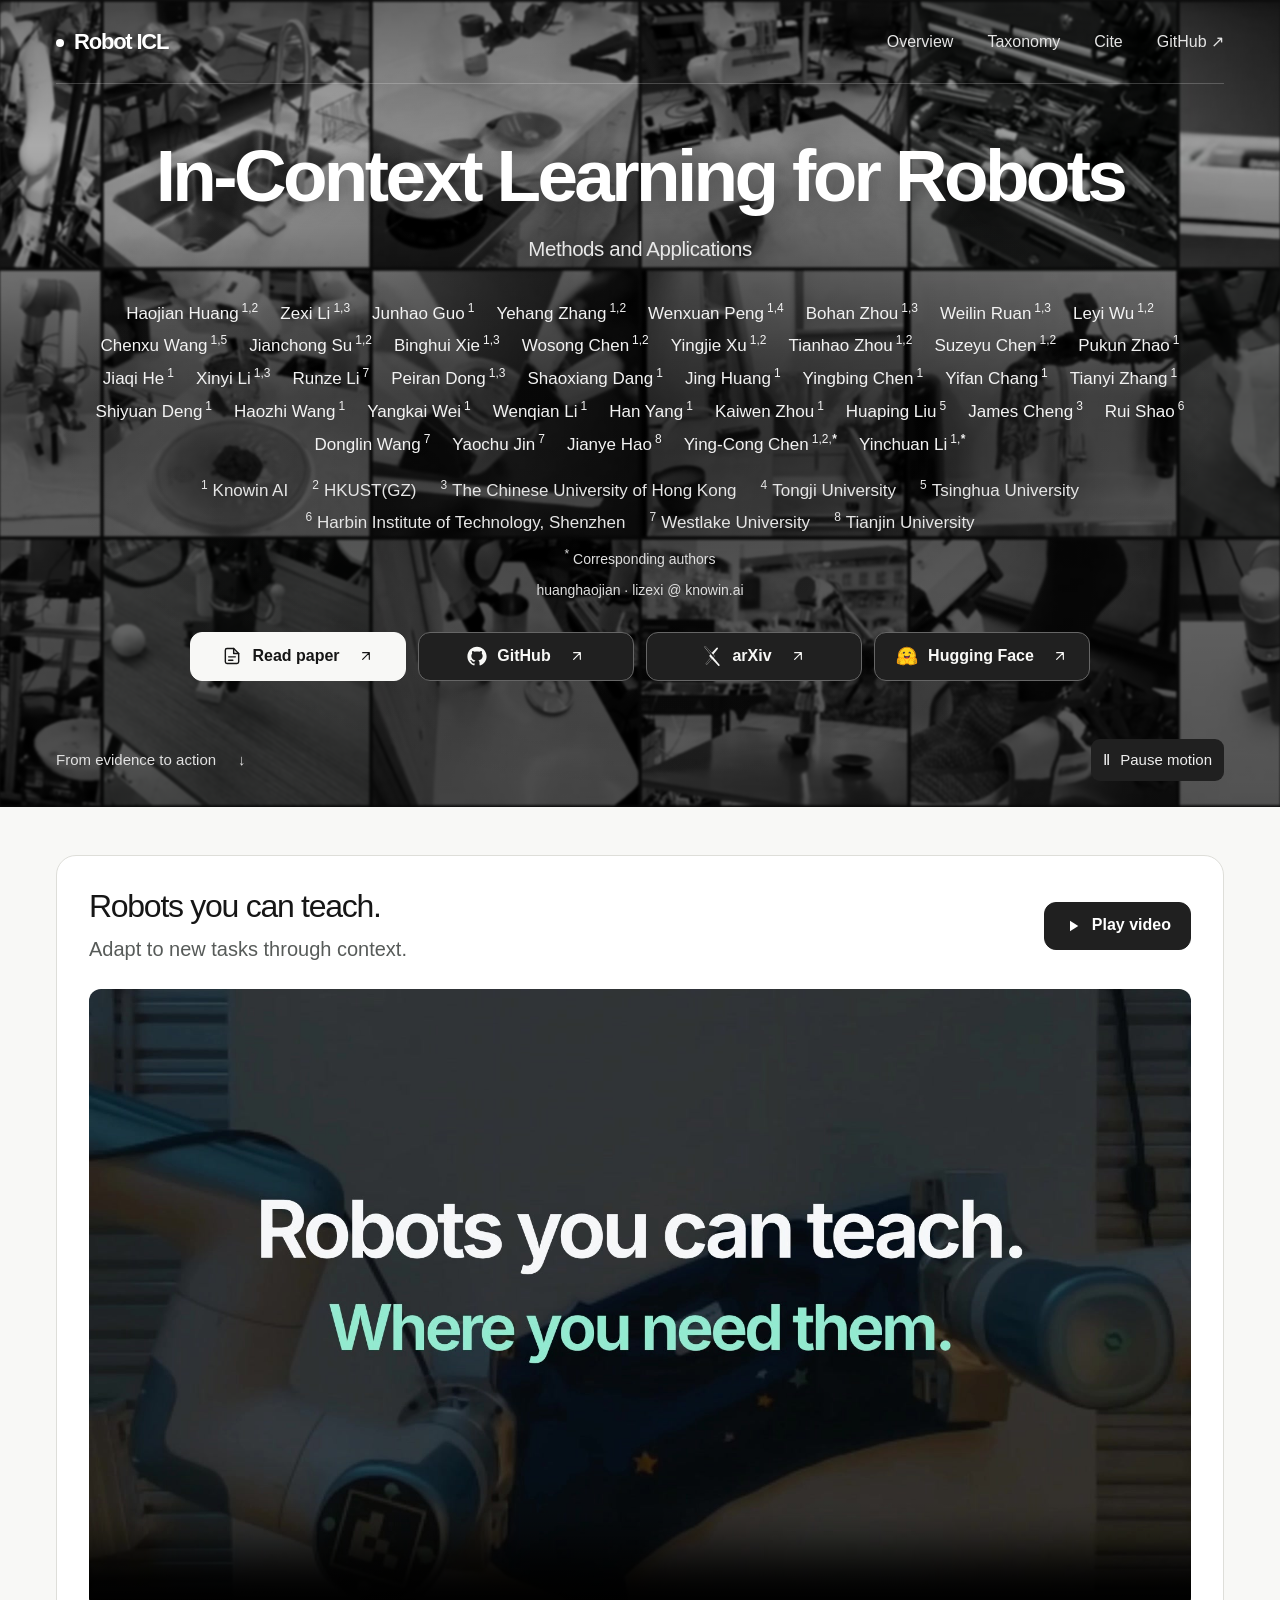
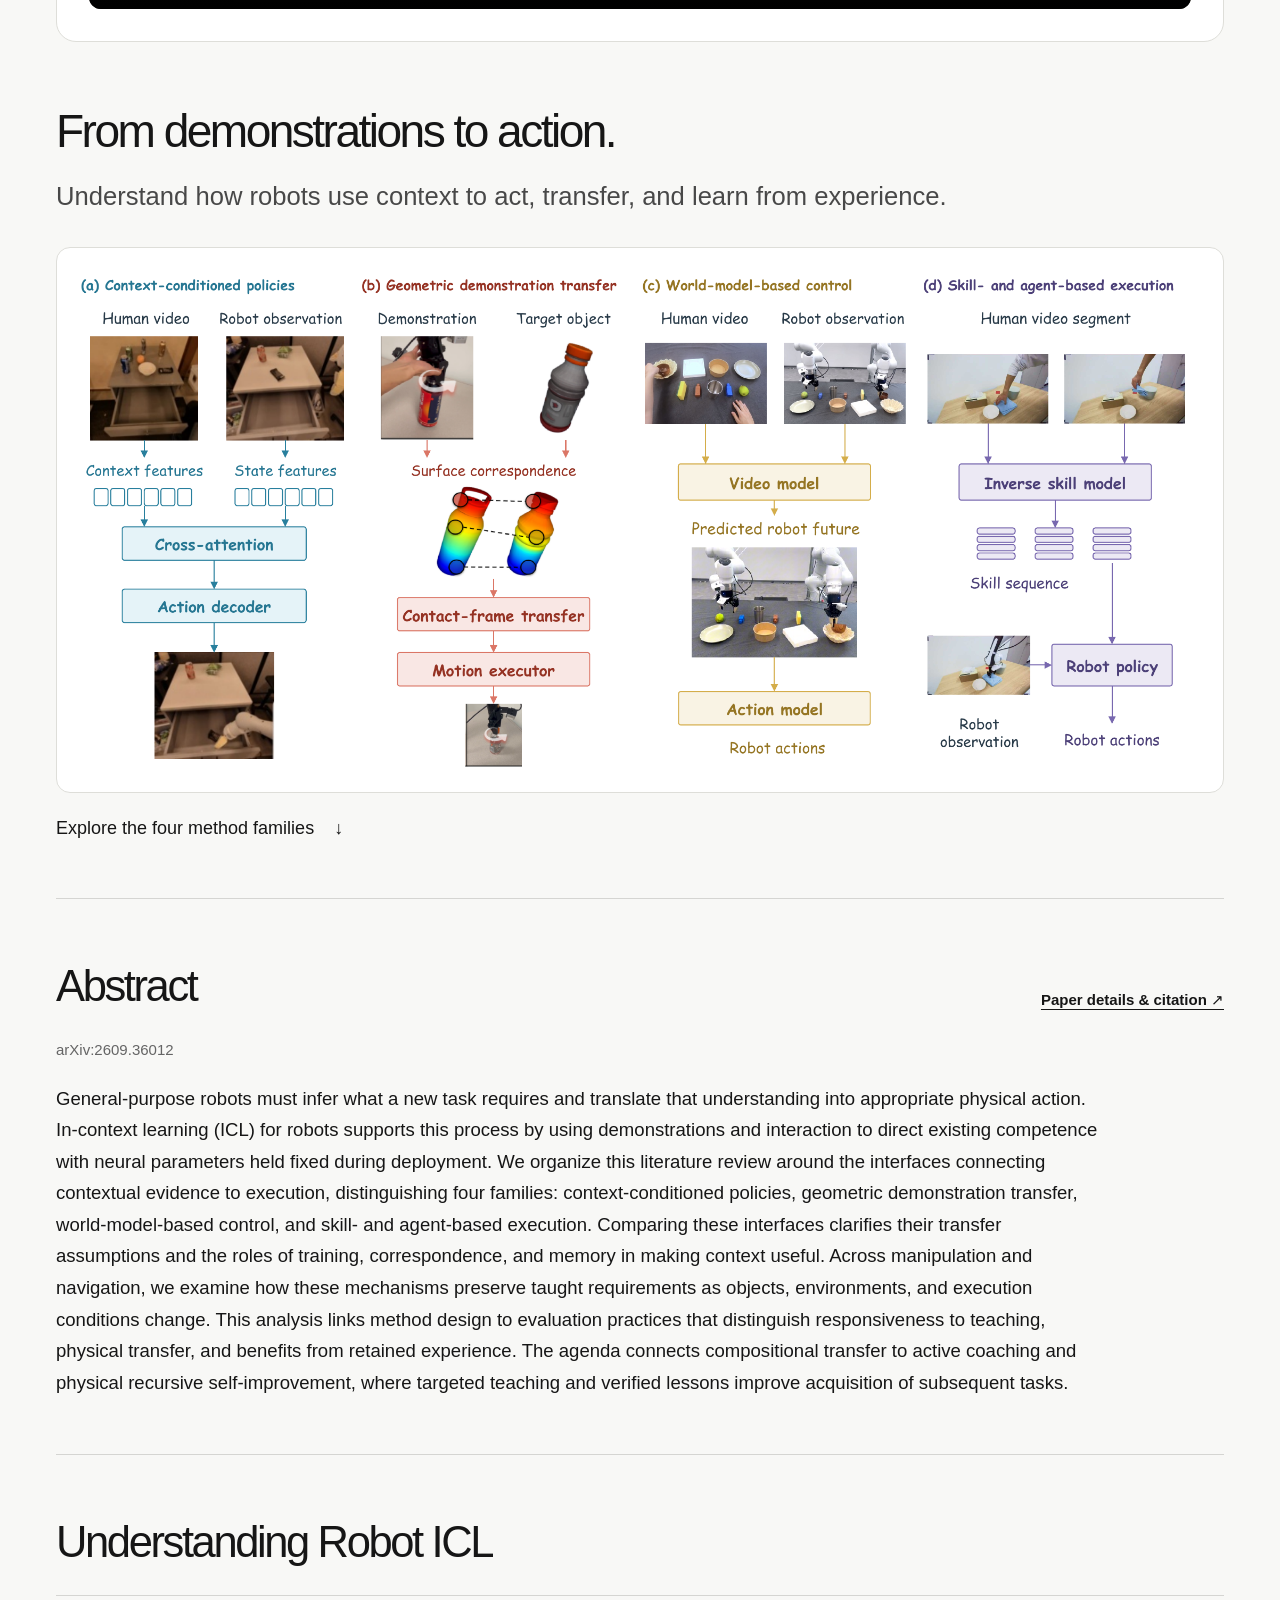
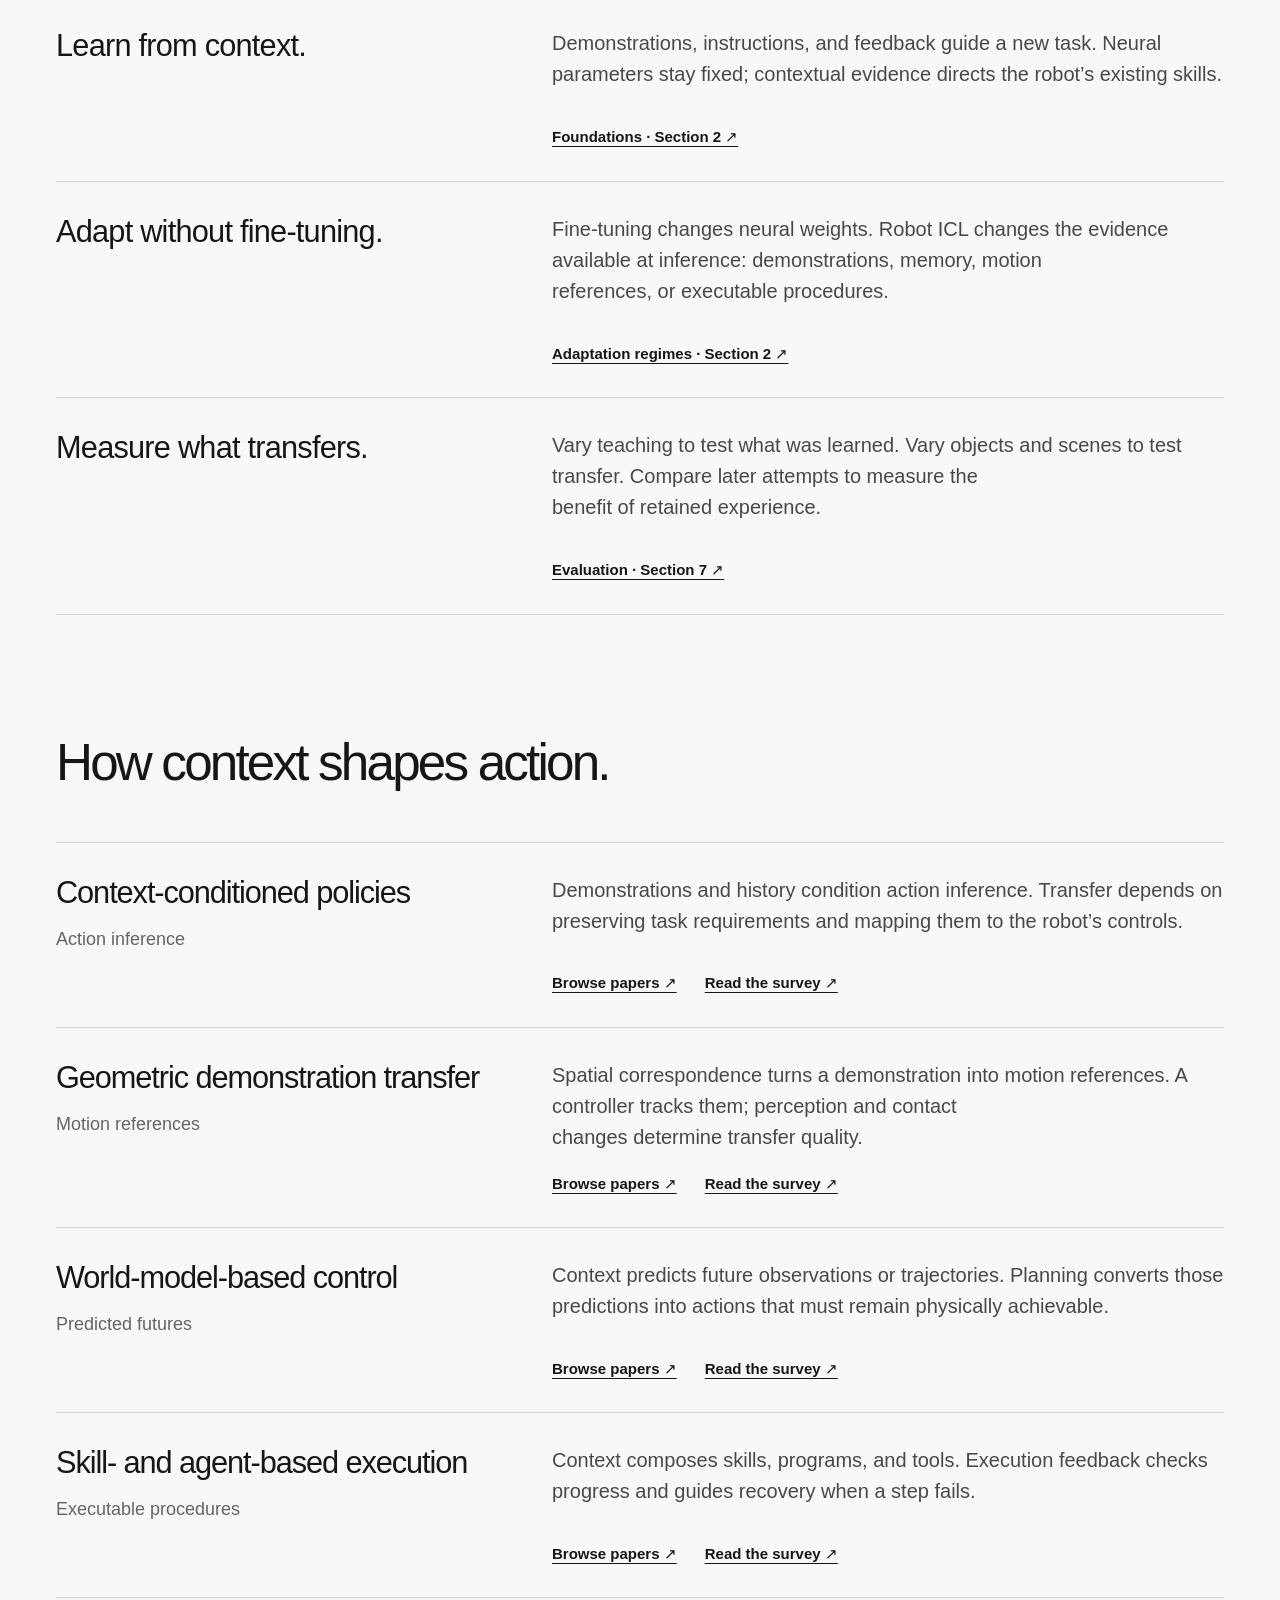
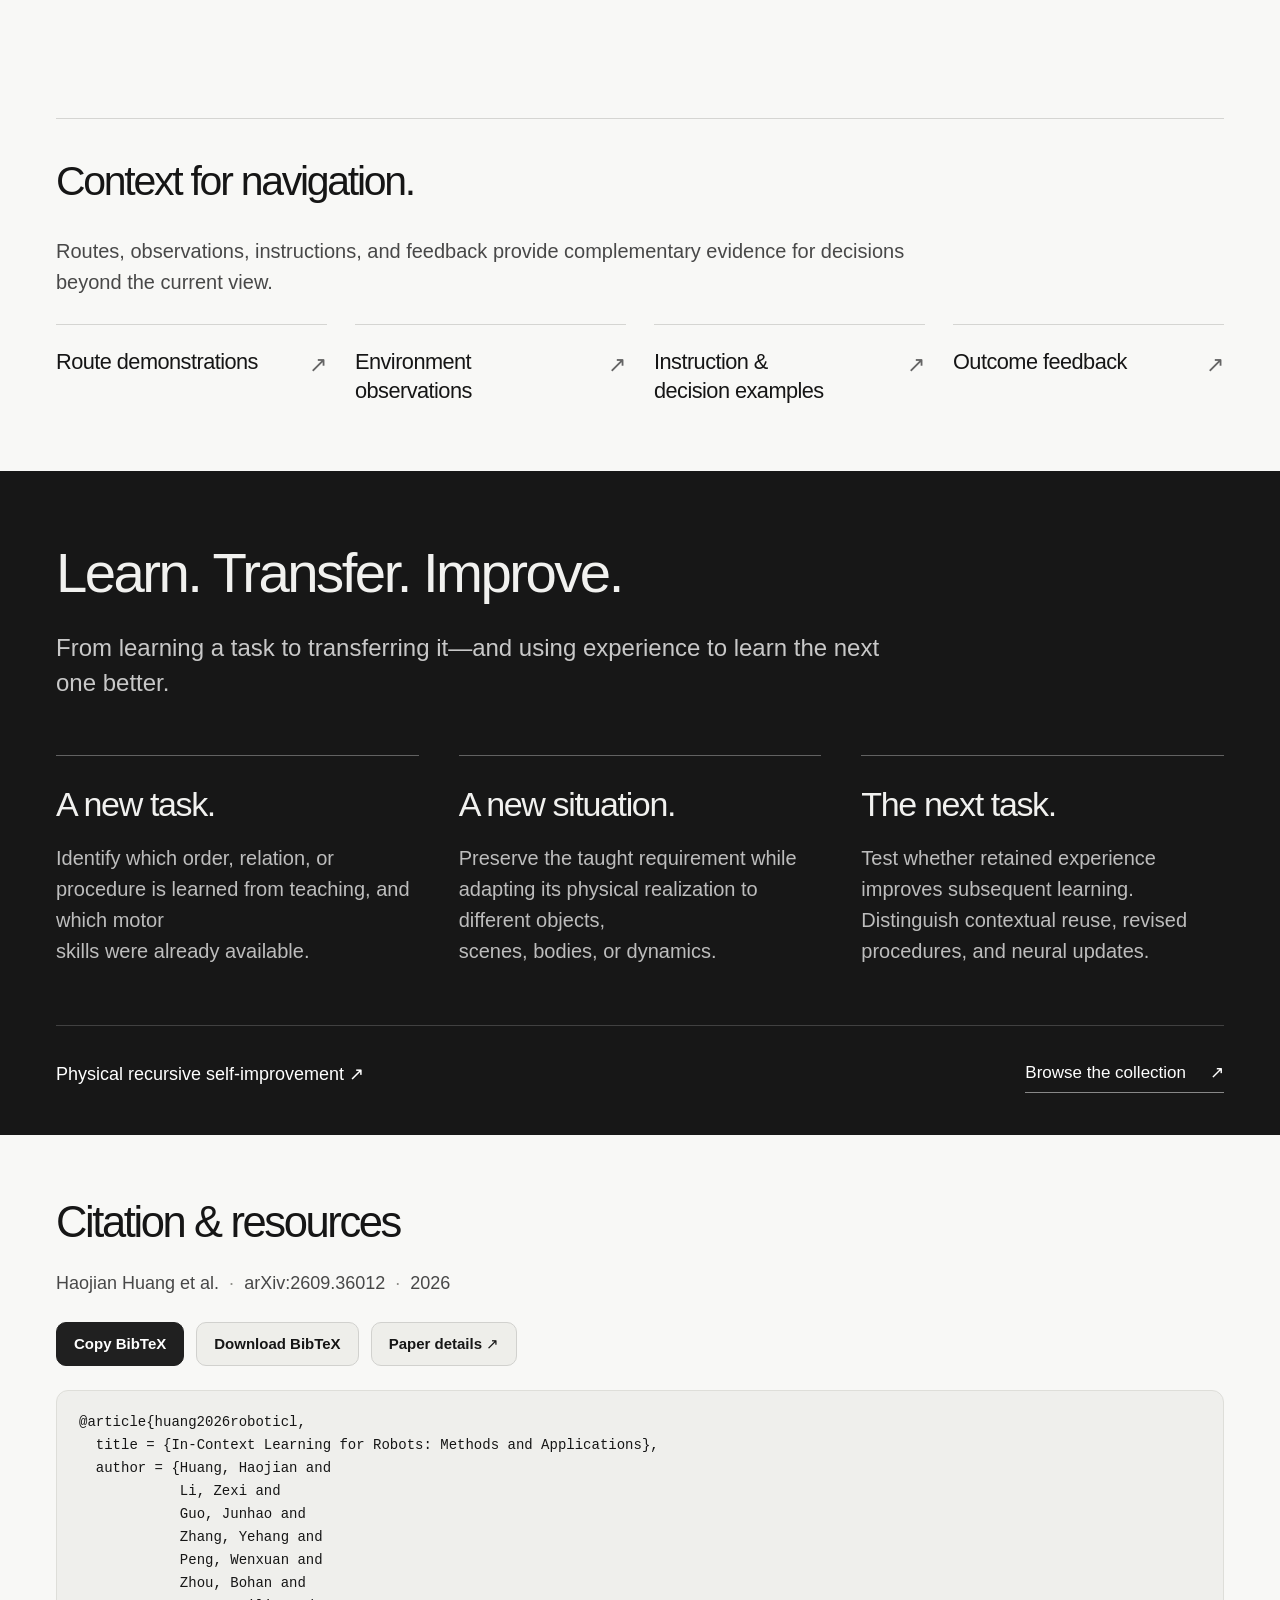
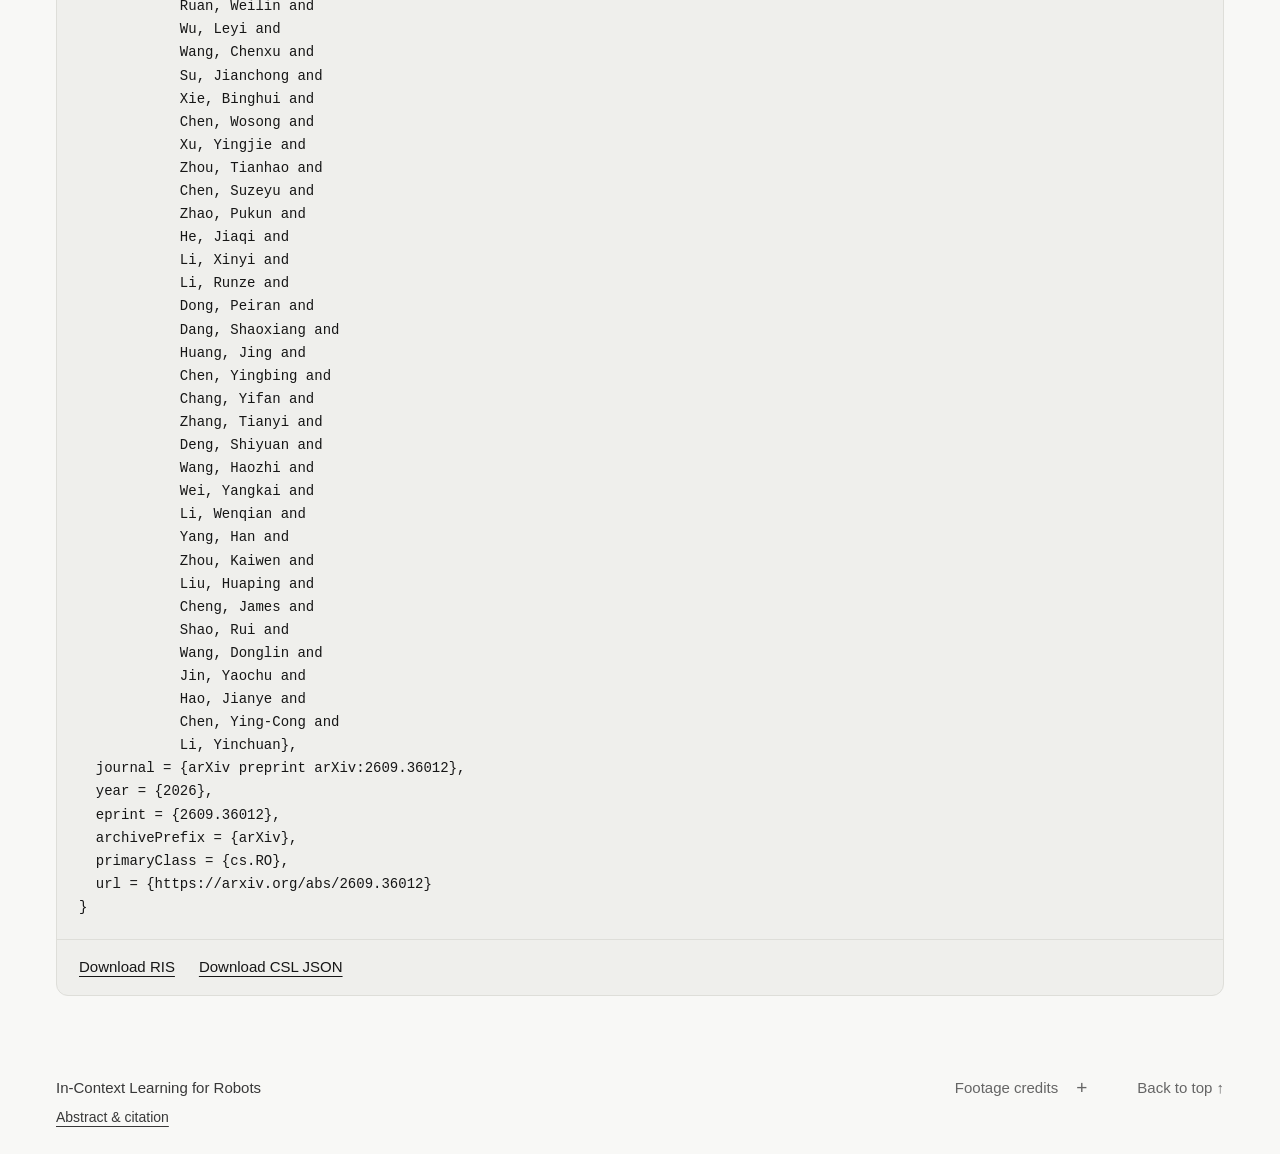
==== docs/index.html @ cf2e21bd "Use English throughout project-page text and media headlines" ====
<!doctype html>
<html lang="en">
<head>
<meta charset="utf-8">
<meta name="viewport" content="width=device-width, initial-scale=1">
<meta name="theme-color" content="#111111">
<meta name="description" content="A survey of in-context learning for robots: four method families, demonstration and history-based adaptation, manipulation, navigation, and evaluation.">
<meta name="robots" content="index, follow, max-image-preview:large">
<link rel="canonical" href="https://jethrojames.github.io/awesome-robots-icl/">
<meta name="citation_title" content="In-Context Learning for Robots: Methods and Applications">
<meta name="citation_author" content="Huang, Haojian">
<meta name="citation_author" content="Li, Zexi">
<meta name="citation_author" content="Guo, Junhao">
<meta name="citation_author" content="Zhang, Yehang">
<meta name="citation_author" content="Peng, Wenxuan">
<meta name="citation_author" content="Zhou, Bohan">
<meta name="citation_author" content="Ruan, Weilin">
<meta name="citation_author" content="Wu, Leyi">
<meta name="citation_author" content="Wang, Chenxu">
<meta name="citation_author" content="Su, Jianchong">
<meta name="citation_author" content="Xie, Binghui">
<meta name="citation_author" content="Chen, Wosong">
<meta name="citation_author" content="Xu, Yingjie">
<meta name="citation_author" content="Zhou, Tianhao">
<meta name="citation_author" content="Chen, Suzeyu">
<meta name="citation_author" content="Zhao, Pukun">
<meta name="citation_author" content="He, Jiaqi">
<meta name="citation_author" content="Li, Xinyi">
<meta name="citation_author" content="Li, Runze">
<meta name="citation_author" content="Dong, Peiran">
<meta name="citation_author" content="Dang, Shaoxiang">
<meta name="citation_author" content="Huang, Jing">
<meta name="citation_author" content="Chen, Yingbing">
<meta name="citation_author" content="Chang, Yifan">
<meta name="citation_author" content="Zhang, Tianyi">
<meta name="citation_author" content="Deng, Shiyuan">
<meta name="citation_author" content="Wang, Haozhi">
<meta name="citation_author" content="Wei, Yangkai">
<meta name="citation_author" content="Li, Wenqian">
<meta name="citation_author" content="Yang, Han">
<meta name="citation_author" content="Zhou, Kaiwen">
<meta name="citation_author" content="Liu, Huaping">
<meta name="citation_author" content="Cheng, James">
<meta name="citation_author" content="Shao, Rui">
<meta name="citation_author" content="Wang, Donglin">
<meta name="citation_author" content="Jin, Yaochu">
<meta name="citation_author" content="Hao, Jianye">
<meta name="citation_author" content="Chen, Ying-Cong">
<meta name="citation_author" content="Li, Yinchuan">
<meta name="citation_publication_date" content="2026/09/28">
<meta name="citation_date" content="2026/09/28">
<meta name="citation_arxiv_id" content="2609.36012">
<meta name="citation_pdf_url" content="https://jethrojames.github.io/awesome-robots-icl/assets/robot-icl-survey.pdf">
<meta name="citation_language" content="en">
<meta name="citation_abstract" content="General-purpose robots must infer what a new task requires and translate that understanding into appropriate physical action. In-context learning (ICL) for robots supports this process by using demonstrations and interaction to direct existing competence with neural parameters held fixed during deployment. We organize this literature review around the interfaces connecting contextual evidence to execution, distinguishing four families: context-conditioned policies, geometric demonstration transfer, world-model-based control, and skill- and agent-based execution. Comparing these interfaces clarifies their transfer assumptions and the roles of training, correspondence, and memory in making context useful. Across manipulation and navigation, we examine how these mechanisms preserve taught requirements as objects, environments, and execution conditions change. This analysis links method design to evaluation practices that distinguish responsiveness to teaching, physical transfer, and benefits from retained experience. The agenda connects compositional transfer to active coaching and physical recursive self-improvement, where targeted teaching and verified lessons improve acquisition of subsequent tasks.">
<meta property="og:type" content="article">
<meta property="og:title" content="In-Context Learning for Robots: Methods and Applications">
<meta property="og:description" content="A survey of in-context learning for robots: four method families, demonstration and history-based adaptation, manipulation, navigation, and evaluation.">
<meta property="og:url" content="https://jethrojames.github.io/awesome-robots-icl/">
<meta property="og:site_name" content="Robot ICL Survey">
<meta property="og:image" content="https://jethrojames.github.io/awesome-robots-icl/assets/survey-overview.png">
<meta property="og:image:width" content="2100">
<meta property="og:image:height" content="1215">
<meta property="og:image:alt" content="Robot learning horizons: prior competence, in-context task learning, physical recursive self-improvement, and collective knowledge evolution">
<meta property="article:published_time" content="2026-09-28T18:00:34Z">
<meta name="twitter:card" content="summary_large_image">
<meta name="twitter:title" content="In-Context Learning for Robots: Methods and Applications">
<meta name="twitter:description" content="A survey of in-context learning for robots: four method families, demonstration and history-based adaptation, manipulation, navigation, and evaluation.">
<meta name="twitter:image" content="https://jethrojames.github.io/awesome-robots-icl/assets/survey-overview.png">
<link rel="alternate" type="application/pdf" title="Full survey PDF" href="https://jethrojames.github.io/awesome-robots-icl/assets/robot-icl-survey.pdf">
<link rel="alternate" type="application/x-bibtex" title="BibTeX citation" href="citation.bib">
<link rel="alternate" type="application/vnd.citationstyles.csl+json" title="CSL citation" href="citation.json">
<link rel="sitemap" type="application/xml" href="sitemap.xml">
<script type="application/ld+json">{
  "@context": "https://schema.org",
  "@graph": [
    {
      "@type": "WebSite",
      "@id": "https://jethrojames.github.io/awesome-robots-icl/#website",
      "name": "Robot ICL Survey",
      "url": "https://jethrojames.github.io/awesome-robots-icl/",
      "inLanguage": "en"
    },
    {
      "@type": "WebPage",
      "@id": "https://jethrojames.github.io/awesome-robots-icl/#webpage",
      "url": "https://jethrojames.github.io/awesome-robots-icl/",
      "name": "In-Context Learning for Robots: Methods and Applications",
      "description": "A survey of in-context learning for robots: four method families, demonstration and history-based adaptation, manipulation, navigation, and evaluation.",
      "inLanguage": "en",
      "isPartOf": {
        "@id": "https://jethrojames.github.io/awesome-robots-icl/#website"
      },
      "mainEntity": {
        "@id": "https://arxiv.org/abs/2609.36012#article"
      }
    },
    {
      "@type": "ScholarlyArticle",
      "@id": "https://arxiv.org/abs/2609.36012#article",
      "name": "In-Context Learning for Robots: Methods and Applications",
      "headline": "In-Context Learning for Robots: Methods and Applications",
      "abstract": "General-purpose robots must infer what a new task requires and translate that understanding into appropriate physical action. In-context learning (ICL) for robots supports this process by using demonstrations and interaction to direct existing competence with neural parameters held fixed during deployment. We organize this literature review around the interfaces connecting contextual evidence to execution, distinguishing four families: context-conditioned policies, geometric demonstration transfer, world-model-based control, and skill- and agent-based execution. Comparing these interfaces clarifies their transfer assumptions and the roles of training, correspondence, and memory in making context useful. Across manipulation and navigation, we examine how these mechanisms preserve taught requirements as objects, environments, and execution conditions change. This analysis links method design to evaluation practices that distinguish responsiveness to teaching, physical transfer, and benefits from retained experience. The agenda connects compositional transfer to active coaching and physical recursive self-improvement, where targeted teaching and verified lessons improve acquisition of subsequent tasks.",
      "genre": "Literature review",
      "creativeWorkStatus": "Preprint",
      "datePublished": "2026-09-28",
      "dateModified": "2026-10-22",
      "version": "Author revision 2026-10-22",
      "numberOfPages": 100,
      "inLanguage": "en",
      "isAccessibleForFree": true,
      "identifier": {
        "@type": "PropertyValue",
        "propertyID": "arXiv",
        "value": "2609.36012"
      },
      "author": [
        {
          "@type": "Person",
          "name": "Haojian Huang",
          "givenName": "Haojian",
          "familyName": "Huang"
        },
        {
          "@type": "Person",
          "name": "Zexi Li",
          "givenName": "Zexi",
          "familyName": "Li"
        },
        {
          "@type": "Person",
          "name": "Junhao Guo",
          "givenName": "Junhao",
          "familyName": "Guo"
        },
        {
          "@type": "Person",
          "name": "Yehang Zhang",
          "givenName": "Yehang",
          "familyName": "Zhang"
        },
        {
          "@type": "Person",
          "name": "Wenxuan Peng",
          "givenName": "Wenxuan",
          "familyName": "Peng"
        },
        {
          "@type": "Person",
          "name": "Bohan Zhou",
          "givenName": "Bohan",
          "familyName": "Zhou"
        },
        {
          "@type": "Person",
          "name": "Weilin Ruan",
          "givenName": "Weilin",
          "familyName": "Ruan"
        },
        {
          "@type": "Person",
          "name": "Leyi Wu",
          "givenName": "Leyi",
          "familyName": "Wu"
        },
        {
          "@type": "Person",
          "name": "Chenxu Wang",
          "givenName": "Chenxu",
          "familyName": "Wang"
        },
        {
          "@type": "Person",
          "name": "Jianchong Su",
          "givenName": "Jianchong",
          "familyName": "Su"
        },
        {
          "@type": "Person",
          "name": "Binghui Xie",
          "givenName": "Binghui",
          "familyName": "Xie"
        },
        {
          "@type": "Person",
          "name": "Wosong Chen",
          "givenName": "Wosong",
          "familyName": "Chen"
        },
        {
          "@type": "Person",
          "name": "Yingjie Xu",
          "givenName": "Yingjie",
          "familyName": "Xu"
        },
        {
          "@type": "Person",
          "name": "Tianhao Zhou",
          "givenName": "Tianhao",
          "familyName": "Zhou"
        },
        {
          "@type": "Person",
          "name": "Suzeyu Chen",
          "givenName": "Suzeyu",
          "familyName": "Chen"
        },
        {
          "@type": "Person",
          "name": "Pukun Zhao",
          "givenName": "Pukun",
          "familyName": "Zhao"
        },
        {
          "@type": "Person",
          "name": "Jiaqi He",
          "givenName": "Jiaqi",
          "familyName": "He"
        },
        {
          "@type": "Person",
          "name": "Xinyi Li",
          "givenName": "Xinyi",
          "familyName": "Li"
        },
        {
          "@type": "Person",
          "name": "Runze Li",
          "givenName": "Runze",
          "familyName": "Li"
        },
        {
          "@type": "Person",
          "name": "Peiran Dong",
          "givenName": "Peiran",
          "familyName": "Dong"
        },
        {
          "@type": "Person",
          "name": "Shaoxiang Dang",
          "givenName": "Shaoxiang",
          "familyName": "Dang"
        },
        {
          "@type": "Person",
          "name": "Jing Huang",
          "givenName": "Jing",
          "familyName": "Huang"
        },
        {
          "@type": "Person",
          "name": "Yingbing Chen",
          "givenName": "Yingbing",
          "familyName": "Chen"
        },
        {
          "@type": "Person",
          "name": "Yifan Chang",
          "givenName": "Yifan",
          "familyName": "Chang"
        },
        {
          "@type": "Person",
          "name": "Tianyi Zhang",
          "givenName": "Tianyi",
          "familyName": "Zhang"
        },
        {
          "@type": "Person",
          "name": "Shiyuan Deng",
          "givenName": "Shiyuan",
          "familyName": "Deng"
        },
        {
          "@type": "Person",
          "name": "Haozhi Wang",
          "givenName": "Haozhi",
          "familyName": "Wang"
        },
        {
          "@type": "Person",
          "name": "Yangkai Wei",
          "givenName": "Yangkai",
          "familyName": "Wei"
        },
        {
          "@type": "Person",
          "name": "Wenqian Li",
          "givenName": "Wenqian",
          "familyName": "Li"
        },
        {
          "@type": "Person",
          "name": "Han Yang",
          "givenName": "Han",
          "familyName": "Yang"
        },
        {
          "@type": "Person",
          "name": "Kaiwen Zhou",
          "givenName": "Kaiwen",
          "familyName": "Zhou"
        },
        {
          "@type": "Person",
          "name": "Huaping Liu",
          "givenName": "Huaping",
          "familyName": "Liu"
        },
        {
          "@type": "Person",
          "name": "James Cheng",
          "givenName": "James",
          "familyName": "Cheng"
        },
        {
          "@type": "Person",
          "name": "Rui Shao",
          "givenName": "Rui",
          "familyName": "Shao"
        },
        {
          "@type": "Person",
          "name": "Donglin Wang",
          "givenName": "Donglin",
          "familyName": "Wang"
        },
        {
          "@type": "Person",
          "name": "Yaochu Jin",
          "givenName": "Yaochu",
          "familyName": "Jin"
        },
        {
          "@type": "Person",
          "name": "Jianye Hao",
          "givenName": "Jianye",
          "familyName": "Hao"
        },
        {
          "@type": "Person",
          "name": "Ying-Cong Chen",
          "givenName": "Ying-Cong",
          "familyName": "Chen"
        },
        {
          "@type": "Person",
          "name": "Yinchuan Li",
          "givenName": "Yinchuan",
          "familyName": "Li"
        }
      ],
      "keywords": [
        "robotics",
        "in-context learning",
        "robot learning",
        "survey",
        "one-shot imitation learning",
        "demonstration-conditioned policies",
        "world-model-based control",
        "embodied memory"
      ],
      "url": "https://arxiv.org/abs/2609.36012",
      "sameAs": [
        "https://huggingface.co/papers/2609.36012"
      ],
      "encoding": {
        "@type": "MediaObject",
        "encodingFormat": "application/pdf",
        "contentUrl": "https://jethrojames.github.io/awesome-robots-icl/assets/robot-icl-survey.pdf"
      }
    }
  ]
}</script>
<title>In-Context Learning for Robots: Methods and Applications</title>
<link rel="alternate" type="text/html" title="Paper abstract and citation" href="paper.html">
<link rel="icon" type="image/svg+xml" href="data:image/svg+xml,%3Csvg xmlns='http://www.w3.org/2000/svg' viewBox='0 0 32 32'%3E%3Crect width='32' height='32' rx='7' fill='%23111111'/%3E%3Cpath d='M8 8h9a6 6 0 0 1 0 12h-9V8m8 12 8 8' fill='none' stroke='white' stroke-width='3'/%3E%3C/svg%3E">
<style>
:root{color-scheme:light;--ink:#161616;--muted:#656565;--paper:#f8f8f6;--line:#d5d5d2;--width:1400px}
*{box-sizing:border-box}html{scroll-behavior:smooth;scroll-padding-top:32px}body{margin:0;background:var(--paper);color:var(--ink);font:18px/1.5 Inter,-apple-system,BlinkMacSystemFont,"Segoe UI",sans-serif;-webkit-font-smoothing:antialiased}a{color:inherit;text-decoration:none}button{font:inherit}a,button,summary{-webkit-tap-highlight-color:transparent}a:focus-visible,button:focus-visible,summary:focus-visible{outline:2px solid currentColor;outline-offset:7px}::selection{background:#bcbcb8;color:#111}.wrap{width:min(100% - 112px,var(--width));margin-inline:auto}.skip{position:fixed;top:-80px;left:20px;z-index:20;background:white;color:#111;padding:12px 20px}.skip:focus{top:12px}
.hero{isolation:isolate;position:relative;overflow:hidden;background:#111;color:white;min-height:740px;display:flex;flex-direction:column;justify-content:space-between}
.hero-wall{position:absolute;inset:0;z-index:-3;overflow:hidden;background:#262626}.hero-video{width:100%;height:100%;display:block;object-fit:cover;filter:blur(1px);pointer-events:none}.hero-shade{position:absolute;inset:0;z-index:-2;background:linear-gradient(180deg,#0008 0%,#0005 18%,#000a 49%,#0009 73%,#000a 100%)}.hero-shade:after{content:"";position:absolute;inset:0;background:radial-gradient(ellipse at 50% 51%,#0005 0%,transparent 65%)}
.nav{min-height:84px;display:flex;align-items:center;justify-content:space-between;border-bottom:1px solid #ffffff35;gap:28px}.brand{font-weight:650;font-size:22px;letter-spacing:-.055em}.brand-dot{display:inline-block;width:8px;height:8px;border-radius:50%;background:white;margin-right:10px;vertical-align:middle}.nav-links{display:flex;gap:34px;font-size:16px}.nav-links a{color:#e4e4e4}.nav-links a:hover{color:white;text-decoration:underline;text-underline-offset:6px}
.hero-main{text-align:center;padding:54px 24px 46px}.eyebrow{font-size:15px;font-weight:550;text-transform:uppercase;letter-spacing:.2em;margin:0 0 25px;color:#e3e3e3}.hero h1{font-size:clamp(62px,6.4vw,112px);line-height:1.04;font-weight:500;letter-spacing:-.065em;margin:0;text-shadow:0 2px 24px #0005}.hero h1 span{display:block}.tagline{font-size:clamp(20px,1.6vw,26px);font-weight:400;letter-spacing:-.02em;margin:25px 0 0;color:#e8e8e8}.team{margin-top:34px}.authors{display:flex;justify-content:center;flex-wrap:wrap;gap:8px 24px;font-size:17px;color:#f2f2f2}.authors sup{font-size:12px;margin-left:3px}.institutions{display:flex;justify-content:center;flex-wrap:wrap;gap:12px 30px;font-size:17px;color:#d7d7d7;margin-top:12px}.institutions sup{font-size:12px;margin-right:5px}.actions{display:flex;justify-content:center;gap:12px;flex-wrap:wrap;margin-top:31px}.button{display:inline-flex;align-items:center;justify-content:center;gap:20px;border:1px solid #ffffff70;min-height:49px;padding:11px 23px;font-size:16px;font-weight:500}.button{min-width:200px;white-space:nowrap;transition:background .2s,color .2s}.button.primary{background:white;color:#151515;border-color:white}.button.primary:hover{background:#dcdcdc;border-color:#dcdcdc}.button.secondary{background:#0003}.button.secondary:hover{background:#ffffff1c}.hero-bottom{display:flex;justify-content:space-between;align-items:center;gap:24px;padding-top:12px;padding-bottom:26px;font-size:15px;color:#e1e1e1}.hero-bottom>a{display:flex;gap:22px;align-items:center}.motion-control{display:inline-flex;align-items:center;gap:10px;border:0;background:#0003;color:#eee;padding:10px 12px;font-size:15px;cursor:pointer}.motion-control:hover{background:#ffffff18}
.taxonomy{padding:92px 0 60px}.section-heading{display:flex;align-items:flex-end;justify-content:space-between;gap:30px;margin-bottom:51px}.kicker{font-size:14px;font-weight:550;text-transform:uppercase;letter-spacing:.16em;color:var(--muted);margin:0 0 18px}h2{font-size:clamp(38px,4vw,62px);line-height:1.1;letter-spacing:-.055em;font-weight:500;margin:0}.section-number{font-size:76px;line-height:1;color:#b4b4af;font-weight:300;letter-spacing:-.07em}.routes{border-top:1px solid var(--line)}.route{display:grid;grid-template-columns:72px 1fr 48px;align-items:center;gap:22px;padding:30px 0;min-height:115px;border-bottom:1px solid var(--line);transition:background .18s,padding .18s}.route-index{font-size:16px;color:var(--muted);font-variant-numeric:tabular-nums}.route h3{font-size:clamp(25px,2.65vw,39px);line-height:1.18;letter-spacing:-.035em;font-weight:450;margin:0}.route-arrow{font-size:30px;justify-self:end;font-weight:300;transition:transform .18s}.route:hover{background:#eeeeea;padding-inline:16px}.route:hover .route-arrow{transform:translate(3px,-3px)}.shared{display:flex;justify-content:space-between;align-items:center;gap:24px;padding-top:33px;color:#5a5a57}.shared-label{font-size:16px}.shared-terms{font-size:23px;letter-spacing:-.025em;display:flex;gap:28px}.shared-terms span+span:before{content:"/";color:#aaa;margin-right:28px}
.transfer{background:#171717;color:#f1f1ef;padding:52px 0}.transfer-inner{display:flex;align-items:center;justify-content:space-between;gap:36px}.transfer h2{font-size:clamp(29px,3vw,43px);font-weight:400}.transfer-link{white-space:nowrap;display:inline-flex;align-items:center;gap:24px;border-bottom:1px solid #888;padding:6px 0;font-size:17px}.transfer-link:hover{border-color:white}.footer{padding-top:31px;padding-bottom:31px;display:grid;grid-template-columns:1fr auto auto;gap:28px 50px;align-items:start;color:var(--muted);font-size:15px}.footer-brand{color:#383838}.credits{max-width:510px}.credits summary{cursor:pointer;list-style:none;display:flex;gap:18px;justify-content:space-between}.credits summary::-webkit-details-marker{display:none}.credits summary:after{content:"+";font-size:19px;line-height:1.2}.credits[open] summary:after{content:"−"}.credits-body{margin-top:20px;font-size:16px;line-height:1.6}.credits-body p{margin:0 0 13px}.credit-links{display:grid;grid-template-columns:1fr 1fr;gap:9px 24px}.credit-links a{text-decoration:underline;text-underline-offset:4px}.credit-note{margin-top:17px!important;color:#73736e}.back-top{white-space:nowrap}.back-top:hover{text-decoration:underline;text-underline-offset:5px}
@media(min-width:1500px){.hero{min-height:0;aspect-ratio:2/1}.hero-main{padding-top:36px;padding-bottom:36px}.hero h1{font-size:clamp(96px,6.1vw,122px)}}
@media(max-width:1000px){.wrap{width:calc(100% - 64px)}.hero{min-height:760px}.hero-main{padding-top:65px;padding-bottom:55px}.hero h1{font-size:clamp(58px,7.8vw,78px)}.route{grid-template-columns:45px 1fr 36px;gap:18px}.route h3{font-size:29px}.taxonomy{padding-top:68px}.section-number{font-size:66px}.transfer-inner{align-items:flex-start;flex-direction:column;gap:23px}.footer{gap:25px;grid-template-columns:1fr auto}.credits{grid-column:1/-1;grid-row:2;max-width:100%}.credits summary{justify-content:flex-start}.credit-links{grid-template-columns:repeat(3,1fr)}}
@media(max-width:600px){.wrap{width:calc(100% - 40px)}.hero{min-height:0}.hero-wall{height:auto;aspect-ratio:2/1;inset:0 0 auto;mask-image:linear-gradient(#000 45%,transparent)}.hero-video{object-fit:cover}.hero-shade{background:linear-gradient(180deg,#0004 0%,#1118 160px,#111 340px)}.hero-shade:after{display:none}.nav{min-height:70px}.brand{font-size:21px}.nav-links{font-size:15px;gap:20px}.hero-main{padding:97px 0 34px}.eyebrow{font-size:13px;letter-spacing:.16em;margin-bottom:21px}.hero h1{font-size:clamp(43px,10.5vw,64px);line-height:1.08;letter-spacing:-.055em}.tagline{font-size:20px;margin-top:22px}.team{margin-top:28px}.authors{font-size:16px;gap:8px 17px}.institutions{font-size:16px;gap:12px 22px;margin-top:15px}.actions{gap:10px;margin-top:28px}.button{padding:10px 17px;min-height:46px}.hero-bottom{padding-bottom:21px;gap:15px;font-size:14px}.motion-control{font-size:14px;padding-right:0}.hero-bottom>a{gap:10px}.taxonomy{padding:52px 0 39px}.section-heading{margin-bottom:30px;gap:15px}.kicker{font-size:13px;margin-bottom:14px}.section-number{font-size:55px}.section-heading h2{max-width:260px;font-size:38px}.route{grid-template-columns:27px 1fr 24px;gap:14px;padding:25px 0;min-height:115px}.route h3{font-size:25px;line-height:1.2}.route-index{font-size:14px}.route-arrow{font-size:25px}.route:hover{padding-inline:5px}.shared{align-items:flex-start;flex-direction:column;gap:13px;padding-top:25px}.shared-label{font-size:14px}.shared-terms{font-size:22px;gap:20px}.shared-terms span+span:before{margin-right:20px}.transfer{padding:37px 0}.transfer h2{font-size:33px;line-height:1.15;max-width:370px}.transfer-link{font-size:16px}.footer{font-size:14px;padding-top:25px;padding-bottom:25px;gap:21px}.credit-links{grid-template-columns:1fr 1fr}.credits-body{font-size:16px}}
@media(prefers-reduced-motion:reduce){html{scroll-behavior:auto}*,*:before,*:after{transition:none!important}}
.team{max-width:1160px;margin-left:auto;margin-right:auto}.authors{line-height:1.6;column-gap:22px;row-gap:5px}.authors>span,.institutions>span{white-space:nowrap}.institutions{color:#e5e5e5;line-height:1.5;gap:5px 24px;margin-top:18px}@media(max-width:600px){.authors{column-gap:15px;row-gap:6px}.institutions{font-size:15px;gap:6px 18px}.institutions>span{white-space:normal}}
.hero h1{font-family:Arial,Helvetica,sans-serif;font-weight:700;white-space:nowrap;font-size:clamp(30px,5.7vw,94px);letter-spacing:-.05em}.tagline{margin-top:20px}@media(max-width:600px){.hero h1{font-size:clamp(19px,5.9vw,34px);letter-spacing:-.045em}.tagline{font-size:20px}}

.taxonomy{padding:76px 0}.section-number{display:none}.route{min-height:118px}.route-content{display:flex;align-items:center;justify-content:space-between;gap:28px}.route h3{font-size:clamp(25px,2.3vw,34px)}.route-content p{font-size:18px;color:#646464;white-space:nowrap;margin:0}.transfer{padding:72px 0 42px}.transfer-heading .kicker{color:#aaa}.transfer-heading h2{font-size:clamp(36px,4.4vw,64px);line-height:1.08;letter-spacing:-.045em}.questions{display:grid;grid-template-columns:repeat(3,1fr);gap:40px;margin-top:55px}.question{border-top:1px solid #626262;padding-top:23px}.question-number{font-size:13px;letter-spacing:.13em;color:#b5b5b5}.question h3{font-size:clamp(29px,3vw,43px);font-weight:400;letter-spacing:-.04em;margin:24px 0 13px}.question p{font-size:18px;line-height:1.5;color:#bdbdbd;max-width:300px;margin:0}.literature-entry{display:flex;align-items:center;justify-content:space-between;gap:25px;border-top:1px solid #414141;margin-top:58px;padding-top:28px;font-size:16px;color:#bdbdbd}.literature-entry a{color:#fff}.footer{padding-top:25px;padding-bottom:25px}
@media(max-width:900px){.route-content{display:block}.route-content p{margin-top:10px;white-space:normal}.questions{gap:24px}.question p{font-size:17px}}
@media(max-width:600px){.taxonomy{padding:48px 0}.section-heading h2{max-width:none}.route{padding:23px 0}.route-content p{font-size:16px}.transfer{padding:46px 0 32px}.questions{grid-template-columns:1fr;gap:29px;margin-top:34px}.question{padding-top:19px}.question h3{margin:14px 0 8px;font-size:34px}.question p{max-width:none}.literature-entry{align-items:flex-start;flex-direction:column;gap:17px;margin-top:35px;padding-top:24px}.transfer-heading h2{font-size:38px}}

/* Context types extend the method taxonomy without expanding the paper list. */
.navigation{padding:0 0 76px}.navigation .section-heading{padding-top:40px;border-top:1px solid var(--line);margin-bottom:32px}.navigation h2{font-size:clamp(31px,3.2vw,47px)}.context-types{display:grid;grid-template-columns:repeat(4,1fr);gap:28px}.context-type{display:flex;align-items:flex-start;justify-content:space-between;gap:16px;border-top:1px solid var(--line);padding:23px 0 10px}.context-type h3{font-size:clamp(20px,1.7vw,25px);line-height:1.3;font-weight:450;letter-spacing:-.025em;margin:0}.context-type:hover h3{text-decoration:underline;text-underline-offset:6px}.context-type>span{font-size:22px;color:var(--muted)}.research-link{max-width:460px;font-size:18px;line-height:1.45}.research-link:hover{text-decoration:underline;text-underline-offset:5px}
@media(max-width:900px){.context-types{grid-template-columns:repeat(2,1fr);gap:22px 32px}}
@media(max-width:600px){.navigation{padding-bottom:48px}.navigation .section-heading{padding-top:30px;margin-bottom:24px}.navigation h2{font-size:32px}.context-types{gap:20px}.context-type{padding-top:17px;gap:8px}.context-type h3{font-size:19px}.research-link{font-size:18px;max-width:100%}}

.authors .corresponding-marker{font-weight:650;margin-left:.05em}.correspondence{margin:10px 0 0;font-size:14px;line-height:1.5;color:#dedede}.correspondence sup{font-size:12px}

.button-label{display:inline-flex;align-items:center;gap:10px}.button-icon{display:block;flex:none;width:20px;height:20px}.button-arrow{display:block;flex:none;width:16px;height:16px}.button.secondary{border-color:#ffffff80}
.actions{display:grid;grid-template-columns:repeat(4,minmax(0,1fr));max-width:900px;margin-inline:auto}.actions .button{min-width:0;gap:14px;padding-inline:20px}.button-icon.huggingface-icon{width:22px;height:22px;object-fit:contain}
@media(max-width:1050px){.actions{grid-template-columns:repeat(2,minmax(0,1fr));max-width:460px}}
@media(max-width:600px){.actions{grid-template-columns:1fr}}
@media(max-width:600px){.actions{max-width:340px;margin-inline:auto}.actions .button{width:100%;justify-content:space-between;padding-inline:20px}}

/* Component-only refresh: preserve the original hero, typography and layout. */
.actions .button{border-radius:12px;box-shadow:none;gap:18px;font-weight:550;transition:background .18s,border-color .18s,color .18s}
.actions .button.primary{background:#f8f8f6;border-color:#f8f8f6;color:#161616}
.actions .button.primary:hover{background:#e6e6e3;border-color:#e6e6e3}
.actions .button.secondary{background:#202020;border-color:#666;color:#f8f8f6}
.actions .button.secondary:hover{background:#303030;border-color:#929292}
.motion-control{border-radius:9px;background:#202020;padding-inline:12px}
.motion-control:hover{background:#333}
.route,.context-card,.credits summary{border-radius:10px}
.actions .button:focus-visible,.motion-control:focus-visible{outline:2px solid #fff;outline-offset:4px}
</style>
<link rel="stylesheet" href="assets/discovery.css">
<link rel="stylesheet" href="assets/overview-video.css?v=20261012-landscape">
</head>
<body>
<a class="skip" href="#abstract">Skip to content</a>
<header class="hero" id="top">
<div class="hero-wall" aria-hidden="true"><video class="hero-video" id="hero-video" autoplay loop muted playsinline preload="auto" poster="assets/robot-wall-poster.jpg" tabindex="-1"><source src="assets/robot-wall.mp4" type="video/mp4"></video></div>
<div class="hero-shade" aria-hidden="true"></div>
<nav class="nav wrap" aria-label="Main navigation"><a class="brand" href="#top"><span class="brand-dot" aria-hidden="true"></span>Robot ICL</a><div class="nav-links"><a href="#overview">Overview</a><a href="#taxonomy">Taxonomy</a><a href="#citation">Cite</a><a href="https://github.com/JethroJames/awesome-robots-icl" target="_blank" rel="noopener">GitHub ↗</a></div></nav>
<div class="hero-main wrap">
<h1>In-Context Learning for Robots<span class="visually-hidden">: Methods and Applications</span></h1>
<p class="tagline">Methods and Applications</p>
<div class="team" aria-label="Authors and affiliations">
<div class="authors"><span>Haojian Huang<sup>1,2</sup></span><span>Zexi Li<sup>1,3</sup></span><span>Junhao Guo<sup>1</sup></span><span>Yehang Zhang<sup>1,2</sup></span><span>Wenxuan Peng<sup>1,4</sup></span><span>Bohan Zhou<sup>1,3</sup></span><span>Weilin Ruan<sup>1,3</sup></span><span>Leyi Wu<sup>1,2</sup></span><span>Chenxu Wang<sup>1,5</sup></span><span>Jianchong Su<sup>1,2</sup></span><span>Binghui Xie<sup>1,3</sup></span><span>Wosong Chen<sup>1,2</sup></span><span>Yingjie Xu<sup>1,2</sup></span><span>Tianhao Zhou<sup>1,2</sup></span><span>Suzeyu Chen<sup>1,2</sup></span><span>Pukun Zhao<sup>1</sup></span><span>Jiaqi He<sup>1</sup></span><span>Xinyi Li<sup>1,3</sup></span><span>Runze Li<sup>7</sup></span><span>Peiran Dong<sup>1,3</sup></span><span>Shaoxiang Dang<sup>1</sup></span><span>Jing Huang<sup>1</sup></span><span>Yingbing Chen<sup>1</sup></span><span>Yifan Chang<sup>1</sup></span><span>Tianyi Zhang<sup>1</sup></span><span>Shiyuan Deng<sup>1</sup></span><span>Haozhi Wang<sup>1</sup></span><span>Yangkai Wei<sup>1</sup></span><span>Wenqian Li<sup>1</sup></span><span>Han Yang<sup>1</sup></span><span>Kaiwen Zhou<sup>1</sup></span><span>Huaping Liu<sup>5</sup></span><span>James Cheng<sup>3</sup></span><span>Rui Shao<sup>6</sup></span><span>Donglin Wang<sup>7</sup></span><span>Yaochu Jin<sup>7</sup></span><span>Jianye Hao<sup>8</sup></span><span aria-describedby="corresponding-note">Ying-Cong Chen<sup>1,2,<span class="corresponding-marker">*</span></sup></span><span aria-describedby="corresponding-note">Yinchuan Li<sup>1,<span class="corresponding-marker">*</span></sup></span></div>
<div class="institutions"><span><sup>1</sup>Knowin AI</span><span><sup>2</sup>HKUST(GZ)</span><span><sup>3</sup>The Chinese University of Hong Kong</span><span><sup>4</sup>Tongji University</span><span><sup>5</sup>Tsinghua University</span><span><sup>6</sup>Harbin Institute of Technology, Shenzhen</span><span><sup>7</sup>Westlake University</span><span><sup>8</sup>Tianjin University</span></div>
<p class="correspondence" id="corresponding-note"><sup>*</sup> Corresponding authors</p>
<p class="correspondence"><a href="mailto:huanghaojian@knowin.ai">huanghaojian</a> · <a href="mailto:lizexi@knowin.ai">lizexi</a> @ knowin.ai</p>
</div>
<!-- Brand icon sources and licenses: assets/button-icons-LICENSE.txt -->
<div class="actions" aria-label="Paper and project resources">
<a class="button primary" href="assets/robot-icl-survey.pdf?v=20261022" target="_blank" rel="noopener"><span class="button-label"><svg class="button-icon" viewBox="0 0 24 24" fill="none" stroke="currentColor" stroke-width="1.7" stroke-linecap="round" stroke-linejoin="round" aria-hidden="true" focusable="false"><path d="M14 3H6a2 2 0 0 0-2 2v14a2 2 0 0 0 2 2h12a2 2 0 0 0 2-2V9z"/><path d="M14 3v6h6M8 13h8M8 17h5"/></svg><span>Read paper</span></span><svg class="button-arrow" viewBox="0 0 24 24" fill="none" stroke="currentColor" stroke-width="1.75" stroke-linecap="round" stroke-linejoin="round" aria-hidden="true" focusable="false"><path d="M7 17 17 7M7 7h10v10"/></svg></a>
<a class="button secondary" href="https://github.com/JethroJames/awesome-robots-icl" target="_blank" rel="noopener"><span class="button-label"><svg class="button-icon" viewBox="0 0 24 24" fill="currentColor" aria-hidden="true" focusable="false"><path d="M10.226 17.284c-2.965-.36-5.054-2.493-5.054-5.256 0-1.123.404-2.336 1.078-3.144-.292-.741-.247-2.314.09-2.965.898-.112 2.111.36 2.83 1.01.853-.269 1.752-.404 2.853-.404 1.1 0 1.999.135 2.807.382.696-.629 1.932-1.1 2.83-.988.315.606.36 2.179.067 2.942.72.854 1.101 2 1.101 3.167 0 2.763-2.089 4.852-5.098 5.234.763.494 1.28 1.572 1.28 2.807v2.336c0 .674.561 1.056 1.235.786 4.066-1.55 7.255-5.615 7.255-10.646C23.5 6.188 18.334 1 11.978 1 5.62 1 .5 6.188.5 12.545c0 4.986 3.167 9.12 7.435 10.669.606.225 1.19-.18 1.19-.786V20.63a2.9 2.9 0 0 1-1.078.224c-1.483 0-2.359-.808-2.987-2.313-.247-.607-.517-.966-1.034-1.033-.27-.023-.359-.135-.359-.27 0-.27.45-.471.898-.471.652 0 1.213.404 1.797 1.235.45.651.921.943 1.483.943.561 0 .92-.202 1.437-.719.382-.381.674-.718.944-.943"/></svg><span>GitHub</span></span><svg class="button-arrow" viewBox="0 0 24 24" fill="none" stroke="currentColor" stroke-width="1.75" stroke-linecap="round" stroke-linejoin="round" aria-hidden="true" focusable="false"><path d="M7 17 17 7M7 7h10v10"/></svg></a>
<a class="button secondary" href="https://arxiv.org/abs/2609.36012" target="_blank" rel="noopener"><span class="button-label"><svg class="button-icon" viewBox="0 0 24 24" fill="currentColor" aria-hidden="true" focusable="false"><path d="M3.8423 0a1.0037 1.0037 0 0 0-.922.6078c-.1536.3687-.0438.6275.2938 1.1113l6.9185 8.3597-1.0223 1.1058a1.0393 1.0393 0 0 0 .003 1.4229l1.2292 1.3135-5.4391 6.4444c-.2803.299-.4538.823-.2971 1.1986a1.0253 1.0253 0 0 0 .9585.635.9133.9133 0 0 0 .6891-.3405l5.783-6.126 7.4902 8.0051a.8527.8527 0 0 0 .6835.2597.9575.9575 0 0 0 .8777-.6138c.1577-.377-.017-.7502-.306-1.1407l-7.0518-8.3418 1.0632-1.13a.9626.9626 0 0 0 .0089-1.3165L4.6336.4639s-.3733-.4535-.768-.463zm0 .272h.0166c.2179.0052.4874.2715.5644.3639l.005.006.0052.0055 10.169 10.9905a.6915.6915 0 0 1-.0072.945l-1.0666 1.133-1.4982-1.7724-8.5994-10.39c-.3286-.472-.352-.6183-.2592-.841a.7307.7307 0 0 1 .6704-.4401Zm14.341 1.5701a.877.877 0 0 0-.6554.2418l-5.6962 6.1584 1.6944 1.8319 5.3089-6.5138c.3251-.4335.479-.6603.3247-1.0292a1.1205 1.1205 0 0 0-.9763-.689zm-7.6557 12.2823 1.3186 1.4135-5.7864 6.1295a.6494.6494 0 0 1-.4959.26.7516.7516 0 0 1-.706-.4669c-.1119-.2682.0359-.6864.2442-.9083l.0051-.0055.0047-.0055z"/></svg><span>arXiv</span></span><svg class="button-arrow" viewBox="0 0 24 24" fill="none" stroke="currentColor" stroke-width="1.75" stroke-linecap="round" stroke-linejoin="round" aria-hidden="true" focusable="false"><path d="M7 17 17 7M7 7h10v10"/></svg></a>
<a class="button secondary" href="https://huggingface.co/papers/2609.36012" target="_blank" rel="noopener" aria-label="View paper on Hugging Face"><span class="button-label"><img class="button-icon huggingface-icon" src="assets/huggingface-logo.svg" width="22" height="22" alt="" aria-hidden="true"><span>Hugging Face</span></span><svg class="button-arrow" viewBox="0 0 24 24" fill="none" stroke="currentColor" stroke-width="1.75" stroke-linecap="round" stroke-linejoin="round" aria-hidden="true" focusable="false"><path d="M7 17 17 7M7 7h10v10"/></svg></a>
</div>
</div>
<div class="hero-bottom wrap"><a href="#overview">From evidence to action <span aria-hidden="true">↓</span></a><button class="motion-control" id="motion-toggle" type="button" aria-label="Pause background video"><span id="motion-symbol" aria-hidden="true">Ⅱ</span><span id="motion-label">Pause motion</span></button></div>
</header>
<main>
<section class="video-intro wrap" id="video" aria-labelledby="video-title">
<div class="video-card">
<div class="video-copy">
<h2 id="video-title">Robots you can teach.</h2>
<p class="video-lead" id="video-description">Adapt to new tasks through context.</p>
<button class="video-play" type="button" hidden><svg viewBox="0 0 24 24" aria-hidden="true" focusable="false"><path class="play-glyph" d="m8 5 11 7-11 7z"/><path class="pause-glyph" d="M7 5h4v14H7zM14 5h4v14h-4z"/></svg><span>Play video</span></button>
</div>
<div class="overview-player">
<video id="overview-video" controls playsinline preload="none" width="1920" height="1080" poster="assets/video/robot-icl-overview-landscape-poster.jpg?v=cinematic-20261012" aria-label="Robot ICL: a 43-second film with research footage and optional English and Chinese captions" aria-describedby="video-description">
<source src="assets/video/robot-icl-overview-landscape.mp4?v=cinematic-bgm-20261012" type="video/mp4">
<track kind="captions" src="assets/video/robot-icl-overview.en.vtt?v=cinematic-20261012" srclang="en" label="English">
<track kind="subtitles" src="assets/video/robot-icl-overview.zh.vtt?v=cinematic-20261012" srclang="zh" label="Simplified Chinese">
Your browser does not support embedded video. <a href="assets/video/robot-icl-overview-landscape.mp4?v=cinematic-bgm-20261012">Watch the overview</a> or <a href="assets/video/robot-icl-overview-transcript.txt?v=cinematic-20261012">read the transcript</a>.
</video>
</div>
</div>
</section>
<section class="survey-entry wrap" id="overview" aria-labelledby="overview-title">
<div class="entry-heading"><h2 id="overview-title">From demonstrations to action.</h2><p class="entry-lead">Understand how robots use context to act, transfer, and learn from experience.</p></div>
<figure class="method-overview">
<div class="overview-scroll" tabindex="0" role="region" aria-label="Four method families; scroll horizontally on narrow screens"><a href="assets/robot-icl-taxonomy.png" target="_blank" rel="noopener" aria-label="Open the four-family comparison at full resolution"><img src="assets/robot-icl-taxonomy.png" width="2100" height="933" loading="lazy" decoding="async" alt="Four pathways from context to control: context-conditioned policies infer actions; geometric demonstration transfer aligns motion references; world-model-based control predicts robot futures; skill- and agent-based execution composes executable skills."></a></div>
<figcaption><a class="overview-link" href="#taxonomy">Explore the four method families <span aria-hidden="true">↓</span></a><span class="overview-scroll-hint" aria-hidden="true">Swipe to compare →</span></figcaption>
</figure>
</section>
<section class="paper-summary wrap" id="abstract" aria-labelledby="abstract-title">
<div class="section-heading"><div><h2 id="abstract-title">Abstract</h2></div><a class="text-link" href="paper.html">Paper details &amp; citation ↗</a></div>
<p class="publication-line">arXiv:2609.36012</p>
<p class="abstract-text">General-purpose robots must infer what a new task requires and translate that understanding into appropriate physical action. In-context learning (ICL) for robots supports this process by using demonstrations and interaction to direct existing competence with neural parameters held fixed during deployment. We organize this literature review around the interfaces connecting contextual evidence to execution, distinguishing four families: context-conditioned policies, geometric demonstration transfer, world-model-based control, and skill- and agent-based execution. Comparing these interfaces clarifies their transfer assumptions and the roles of training, correspondence, and memory in making context useful. Across manipulation and navigation, we examine how these mechanisms preserve taught requirements as objects, environments, and execution conditions change. This analysis links method design to evaluation practices that distinguish responsiveness to teaching, physical transfer, and benefits from retained experience. The agenda connects compositional transfer to active coaching and physical recursive self-improvement, where targeted teaching and verified lessons improve <span class="prose-tail">acquisition of subsequent tasks.</span></p>
</section>
<section class="reader-guide wrap" id="guide" aria-labelledby="guide-title">
<div class="section-heading"><div><h2 id="guide-title">Understanding Robot ICL</h2></div></div>
<div class="guide-rows">
<article class="guide-row" id="what-is-robot-icl"><h3>Learn from context.</h3><div><p>Demonstrations, instructions, and feedback guide a new task. Neural parameters stay fixed; contextual evidence directs <span class="prose-tail">the robot’s existing skills.</span></p><a class="text-link" href="assets/robot-icl-survey.pdf?v=20261022#page=5">Foundations · Section 2 ↗</a></div></article>
<article class="guide-row" id="icl-and-fine-tuning"><h3>Adapt without fine-tuning.</h3><div><p>Fine-tuning changes neural weights. Robot ICL changes the evidence available at inference: demonstrations, memory, motion <span class="prose-tail">references, or executable procedures.</span></p><a class="text-link" href="assets/robot-icl-survey.pdf?v=20261022#page=6">Adaptation regimes · Section 2 ↗</a></div></article>
<article class="guide-row" id="evaluating-context"><h3>Measure what transfers.</h3><div><p>Vary teaching to test what was learned. Vary objects and scenes to test transfer. Compare later attempts to measure the <span class="prose-tail">benefit of retained experience.</span></p><a class="text-link" href="assets/robot-icl-survey.pdf?v=20261022#page=60">Evaluation · Section 7 ↗</a></div></article>
</div>
</section>
<section class="taxonomy wrap" id="taxonomy" aria-labelledby="taxonomy-title">
<div class="section-heading"><div><h2 id="taxonomy-title">How context shapes action.</h2></div></div>
<div class="routes">
<article class="method-row"><span class="route-index" aria-hidden="true">01</span><div><h3>Context-conditioned policies</h3><p class="method-role">Action inference</p></div><div class="method-detail"><p>Demonstrations and history condition action inference. Transfer depends on preserving task requirements and mapping them <span class="prose-tail">to the robot’s controls.</span></p><div class="method-links"><a class="text-link" href="https://github.com/JethroJames/awesome-robots-icl/blob/main/papers/policy.md" target="_blank" rel="noopener">Browse papers ↗</a><a class="text-link" href="assets/robot-icl-survey.pdf?v=20261022#page=15">Read the survey ↗</a></div></div></article>
<article class="method-row"><span class="route-index" aria-hidden="true">02</span><div><h3>Geometric demonstration transfer</h3><p class="method-role">Motion references</p></div><div class="method-detail"><p>Spatial correspondence turns a demonstration into motion references. A controller tracks them; perception and contact <span class="prose-tail">changes determine transfer quality.</span></p><div class="method-links"><a class="text-link" href="https://github.com/JethroJames/awesome-robots-icl/blob/main/papers/geometry.md" target="_blank" rel="noopener">Browse papers ↗</a><a class="text-link" href="assets/robot-icl-survey.pdf?v=20261022#page=20">Read the survey ↗</a></div></div></article>
<article class="method-row"><span class="route-index" aria-hidden="true">03</span><div><h3>World-model-based control</h3><p class="method-role">Predicted futures</p></div><div class="method-detail"><p>Context predicts future observations or trajectories. Planning converts those predictions into actions that <span class="prose-tail">must remain physically achievable.</span></p><div class="method-links"><a class="text-link" href="https://github.com/JethroJames/awesome-robots-icl/blob/main/papers/world.md" target="_blank" rel="noopener">Browse papers ↗</a><a class="text-link" href="assets/robot-icl-survey.pdf?v=20261022#page=22">Read the survey ↗</a></div></div></article>
<article class="method-row"><span class="route-index" aria-hidden="true">04</span><div><h3>Skill- and agent-based execution</h3><p class="method-role">Executable procedures</p></div><div class="method-detail"><p>Context composes skills, programs, and tools. Execution feedback checks progress and guides recovery <span class="prose-tail">when a step fails.</span></p><div class="method-links"><a class="text-link" href="https://github.com/JethroJames/awesome-robots-icl/blob/main/papers/agent.md" target="_blank" rel="noopener">Browse papers ↗</a><a class="text-link" href="assets/robot-icl-survey.pdf?v=20261022#page=26">Read the survey ↗</a></div></div></article>
</div>
</section>
<section class="navigation wrap" id="navigation" aria-labelledby="navigation-title">
<div class="section-heading"><div><h2 id="navigation-title">Context for navigation.</h2></div></div>
<p class="section-intro">Routes, observations, instructions, and feedback provide complementary evidence for decisions beyond the current view.</p>
<div class="context-types">
<a class="context-type" href="https://github.com/JethroJames/awesome-robots-icl/blob/main/papers/navigation.md#routes" target="_blank" rel="noopener"><h3>Route demonstrations</h3><span aria-hidden="true">↗</span></a>
<a class="context-type" href="https://github.com/JethroJames/awesome-robots-icl/blob/main/papers/navigation.md#environment" target="_blank" rel="noopener"><h3>Environment observations</h3><span aria-hidden="true">↗</span></a>
<a class="context-type" href="https://github.com/JethroJames/awesome-robots-icl/blob/main/papers/navigation.md#examples" target="_blank" rel="noopener"><h3>Instruction &amp; decision examples</h3><span aria-hidden="true">↗</span></a>
<a class="context-type" href="https://github.com/JethroJames/awesome-robots-icl/blob/main/papers/navigation.md#feedback" target="_blank" rel="noopener"><h3>Outcome feedback</h3><span aria-hidden="true">↗</span></a>
</div>
</section>
<section class="transfer" aria-labelledby="transfer-title"><div class="wrap">
<div class="transfer-heading"><h2 id="transfer-title">Learn. Transfer. Improve.</h2></div>
<p class="transfer-intro">From learning a task to transferring it—and using experience to learn the next one better.</p>
<div class="questions">
<div class="question"><h3>A new task.</h3><p>Identify which order, relation, or procedure is learned from teaching, and which motor <span class="prose-tail">skills were already available.</span></p></div>
<div class="question"><h3>A new situation.</h3><p>Preserve the taught requirement while adapting its physical realization to different objects, <span class="prose-tail">scenes, bodies, or dynamics.</span></p></div>
<div class="question"><h3>The next task.</h3><p>Test whether retained experience improves subsequent learning. Distinguish contextual reuse, revised <span class="prose-tail">procedures, and neural updates.</span></p></div>
</div>
<div class="literature-entry"><a class="research-link" href="https://github.com/JethroJames/awesome-robots-icl/blob/main/papers/improvement.md" target="_blank" rel="noopener">Physical recursive self-improvement <span aria-hidden="true">↗</span></a><a class="transfer-link" href="https://github.com/JethroJames/awesome-robots-icl" target="_blank" rel="noopener">Browse the collection <span aria-hidden="true">↗</span></a></div>
</div></section>
<section class="citation-section wrap" id="citation" aria-labelledby="citation-title">
<div class="section-heading"><div><h2 id="citation-title">Citation &amp; resources</h2></div></div>
<p class="citation-reference"><span>Haojian Huang et al.</span><span class="citation-separator" aria-hidden="true">·</span><a href="https://arxiv.org/abs/2609.36012">arXiv:2609.36012</a><span class="citation-separator" aria-hidden="true">·</span><span>2026</span></p>
<div class="citation-actions"><button class="citation-button" type="button" id="copy-citation">Copy BibTeX</button><a class="citation-button" href="citation.bib" download>Download BibTeX</a><a class="citation-button" href="paper.html">Paper details ↗</a></div>
<p class="copy-status" id="copy-status" role="status" aria-live="polite"></p>
<div class="citation-details">
<pre class="bibtex"><code id="bibtex">@article{huang2026roboticl,
  title = {In-Context Learning for Robots: Methods and Applications},
  author = {Huang, Haojian and
            Li, Zexi and
            Guo, Junhao and
            Zhang, Yehang and
            Peng, Wenxuan and
            Zhou, Bohan and
            Ruan, Weilin and
            Wu, Leyi and
            Wang, Chenxu and
            Su, Jianchong and
            Xie, Binghui and
            Chen, Wosong and
            Xu, Yingjie and
            Zhou, Tianhao and
            Chen, Suzeyu and
            Zhao, Pukun and
            He, Jiaqi and
            Li, Xinyi and
            Li, Runze and
            Dong, Peiran and
            Dang, Shaoxiang and
            Huang, Jing and
            Chen, Yingbing and
            Chang, Yifan and
            Zhang, Tianyi and
            Deng, Shiyuan and
            Wang, Haozhi and
            Wei, Yangkai and
            Li, Wenqian and
            Yang, Han and
            Zhou, Kaiwen and
            Liu, Huaping and
            Cheng, James and
            Shao, Rui and
            Wang, Donglin and
            Jin, Yaochu and
            Hao, Jianye and
            Chen, Ying-Cong and
            Li, Yinchuan},
  journal = {arXiv preprint arXiv:2609.36012},
  year = {2026},
  eprint = {2609.36012},
  archivePrefix = {arXiv},
  primaryClass = {cs.RO},
  url = {https://arxiv.org/abs/2609.36012}
}</code></pre>
<div class="citation-format-links"><a href="citation.ris" download>Download RIS</a><a href="citation.json" download>Download CSL JSON</a></div>
</div>
</section>
</main>
<footer class="footer wrap">
<span class="footer-brand">In-Context Learning for Robots<br><a class="footer-paper-link" href="paper.html">Abstract &amp; citation</a></span>
<details class="credits"><summary>Footage credits</summary><div class="credits-body"><p>Overview film: research demonstrations from <a href="https://www.robot-learning.uk/instant-policy" target="_blank" rel="noopener">Instant Policy</a> and <a href="https://instant-fold.github.io/" target="_blank" rel="noopener">Instant-Fold</a>, with Figure 1 from the survey. Excerpts are cropped and edited for this film; credit to the original research teams.</p><p>Background montage:</p><div class="credit-links"><a href="https://droid-dataset.github.io/" target="_blank" rel="noopener">DROID ↗</a><a href="https://umi-gripper.github.io/" target="_blank" rel="noopener">UMI ↗</a><a href="https://mobile-aloha.github.io/" target="_blank" rel="noopener">Mobile ALOHA ↗</a><a href="https://tonyzhaozh.github.io/aloha/" target="_blank" rel="noopener">ALOHA ↗</a><a href="https://diffusion-policy.cs.columbia.edu/" target="_blank" rel="noopener">Diffusion Policy ↗</a><a href="https://rail-berkeley.github.io/bridgedata/" target="_blank" rel="noopener">BridgeData ↗</a></div><p class="credit-note">Credit to the original creators. BridgeData: <a href="https://creativecommons.org/licenses/by/4.0/" target="_blank" rel="noopener">CC BY 4.0</a>. Edited for this montage.</p></div></details>
<a class="back-top" href="#top">Back to top ↑</a>
</footer>
<script>
(()=>{
 const video=document.getElementById('hero-video');
 const button=document.getElementById('motion-toggle');
 const label=document.getElementById('motion-label');
 const symbol=document.getElementById('motion-symbol');
 const reduce=window.matchMedia('(prefers-reduced-motion: reduce)');
 const sync=()=>{const paused=video.paused;label.textContent=paused?'Play motion':'Pause motion';symbol.textContent=paused?'▷':'Ⅱ';button.setAttribute('aria-label',paused?'Play background video':'Pause background video');};
 video.muted=true;
 if(reduce.matches){video.autoplay=false;video.pause();}else{video.play().catch(sync);}
 button.addEventListener('click',()=>{if(video.paused){video.play().catch(sync);}else{video.pause();}sync();});
 video.addEventListener('play',sync);video.addEventListener('pause',sync);video.addEventListener('loadeddata',sync);
 reduce.addEventListener('change',e=>{if(e.matches){video.pause();sync();}});
 sync();
})();
</script>
<script src="assets/citation.js" defer></script>
<script src="assets/overview-video.js" defer></script>
</body>
</html>
---- docs/assets/discovery.css ----
/* Reading and citation sections; the established hero remains in index.html. */
.visually-hidden{position:absolute!important;width:1px;height:1px;padding:0;margin:-1px;overflow:hidden;clip-path:inset(50%);white-space:nowrap;border:0}
.paper-summary,.reader-guide,.citation-section{padding-top:68px;padding-bottom:64px}
.paper-summary .section-heading,.reader-guide .section-heading,.citation-section .section-heading{margin-bottom:28px}
.paper-summary h2,.reader-guide h2,.citation-section h2{font-size:clamp(32px,3.4vw,50px)}
.publication-line{margin:0 0 21px;color:#656565;font-size:15px}
.abstract-text{max-width:1050px;font-size:clamp(18px,1.45vw,21px);line-height:1.7;margin:0;text-wrap:pretty}
.reader-guide{border-top:1px solid #d5d5d2;padding-top:54px;padding-bottom:8px}
.guide-rows{border-top:1px solid #d5d5d2}
.guide-row{display:grid;grid-template-columns:minmax(220px,.75fr) minmax(0,1.5fr);gap:64px;padding:30px 0;border-bottom:1px solid #d5d5d2}
.guide-row h3{font-size:25px;line-height:1.3;letter-spacing:-.025em;font-weight:500;margin:0;max-width:310px}
.guide-row p,.method-detail p,.section-intro{font-size:18px;line-height:1.65;color:#484848;margin:0;text-wrap:pretty}
.guide-row p{margin-bottom:16px}
.text-link{text-decoration:underline;text-underline-offset:4px;font-size:15px;font-weight:550}
.text-link:hover{color:#555}
.method-row{display:grid;grid-template-columns:52px minmax(230px,.8fr) minmax(0,1.2fr);gap:30px;align-items:start;border-bottom:1px solid #d5d5d2;padding:30px 0}
.method-row .route-index{padding-top:7px}
.method-row h3{font-size:clamp(25px,2.3vw,34px);line-height:1.2;font-weight:450;letter-spacing:-.035em;margin:0}
.method-role{font-size:15px;color:#656565;margin:14px 0 0}
.method-links{display:flex;flex-wrap:wrap;gap:16px 28px;margin-top:18px}
.section-intro{max-width:1020px;margin-bottom:26px}
.transfer-intro{max-width:1000px;color:#c8c8c8;font-size:20px;line-height:1.6;margin:27px 0 0;text-wrap:pretty}
.question p{max-width:none}
.citation-section{padding-bottom:50px}
.citation-actions{display:flex;flex-wrap:wrap;gap:10px;margin:24px 0 0}
.citation-button{display:inline-flex;justify-content:center;align-items:center;min-height:44px;border:1px solid #d1d1ce;border-radius:10px;padding:9px 17px;background:#eeeeea;color:#161616;font:550 15px/1.3 Inter,-apple-system,BlinkMacSystemFont,"Segoe UI",sans-serif;text-decoration:none;cursor:pointer}
.citation-button:hover{background:#e2e2dd;border-color:#bcbcb7}
.citation-button:focus-visible{outline:2px solid #161616;outline-offset:4px}
#copy-citation{background:#202020;color:#fff;border-color:#202020}
#copy-citation:hover{background:#383838}
.copy-status{font-size:14px;min-height:21px;margin:8px 0;color:#656565}
.bibtex{max-height:340px;overflow:auto;margin:0;background:#efefec;border:1px solid #deded9;border-radius:12px;padding:24px;font:14px/1.65 ui-monospace,SFMono-Regular,Consolas,monospace;tab-size:2;white-space:pre-wrap;overflow-wrap:anywhere}
.resource-note{font-size:16px;color:#656565;line-height:1.6;margin:22px 0 0;max-width:1000px}
.resource-note a,.footer-paper-link{text-decoration:underline;text-underline-offset:4px}
.footer-paper-link{display:inline-block;margin-top:8px;font-size:14px}
@media(max-width:1000px){.method-row{grid-template-columns:36px minmax(180px,.85fr) minmax(0,1.15fr);gap:22px}.guide-row{gap:36px}.nav-links{gap:23px}}
@media(max-width:700px){.paper-summary,.reader-guide,.citation-section{padding-top:42px;padding-bottom:38px}.paper-summary .section-heading{align-items:flex-start;flex-direction:column;gap:18px}.guide-row{grid-template-columns:1fr;gap:17px;padding:25px 0}.guide-row h3{max-width:none;font-size:23px}.method-row{grid-template-columns:26px 1fr;gap:15px;padding:26px 0}.method-detail{grid-column:1 / -1}.method-row h3{font-size:26px}.method-role{margin-top:10px}.abstract-text,.guide-row p,.method-detail p,.section-intro{font-size:17px}.reader-guide{padding-bottom:0}.transfer-intro{font-size:18px}.citation-button{padding:10px 14px}.bibtex{padding:18px;font-size:13px}.nav-links{gap:15px;font-size:13px}.nav .brand{font-size:18px}.nav{gap:15px}}
/* A compact, static scholarly record: complete abstract and author metadata. */
.paper-record{margin:0;background:#f8f8f6;color:#161616;font:17px/1.55 Inter,-apple-system,BlinkMacSystemFont,"Segoe UI",sans-serif;-webkit-font-smoothing:antialiased}
.paper-record *{box-sizing:border-box}
.paper-record a{color:inherit;text-underline-offset:4px}
.paper-record-main{width:min(100% - 48px,1000px);margin:0 auto;padding:26px 0 40px}
.record-nav{display:flex;align-items:center;justify-content:space-between;gap:20px;font-size:14px;margin-bottom:28px}
.record-label{font-size:13px;text-transform:uppercase;letter-spacing:.08em;color:#656565;margin:0 0 10px}
.paper-record h1{font-size:clamp(27px,3.4vw,41px);line-height:1.14;letter-spacing:-.035em;margin:0 0 17px;font-weight:650}
.record-authors{font-size:15px;line-height:1.65;margin:0 0 14px;color:#484848}
.record-date{font-size:14px;color:#656565;margin:0 0 13px}
.record-resources{display:flex;flex-wrap:wrap;gap:12px 25px;margin-bottom:25px;font-size:15px;font-weight:550}
.paper-record h2{font-size:22px;margin:0 0 10px;font-weight:600;letter-spacing:-.02em}
.record-abstract-text{font-size:17px;line-height:1.65;margin:0;text-wrap:pretty}
.record-news-section{margin-top:28px}
.record-news{list-style:none;margin:16px 0 0;padding:0;display:grid;gap:14px}
.record-news li{display:grid;grid-template-columns:6.5rem minmax(0,1fr);gap:18px;align-items:baseline}
.record-news time{font-weight:600;white-space:nowrap;font-variant-numeric:tabular-nums}
.record-news span{text-wrap:pretty}
.news-platform-icon{display:inline-block;width:20px;height:20px;vertical-align:-4px;object-fit:contain;margin-right:4px;border-radius:4px}
.news-platform-icon--xiaohongshu{width:28px}
.news-media-link{text-decoration-thickness:1px}
@media(max-width:600px){.record-news li{grid-template-columns:1fr;gap:3px}.record-news{gap:18px}}
.record-citation{margin-top:30px;padding-top:25px;border-top:1px solid #d5d5d2}
.record-citation .citation-actions{margin-top:15px}
.record-footer{font-size:14px;color:#656565;margin-top:24px}
@media(max-width:600px){.paper-record-main{width:calc(100% - 36px);padding-top:20px}.record-nav{font-size:13px;margin-bottom:23px}.record-authors{font-size:14px}.record-abstract-text{font-size:16px}}

/* Section titles stand on their own without decorative eyebrow labels. */
.question h3{margin-top:0}

/* Keep headings balanced and give prose room before reducing type. */
main h2,main h3,.paper-record h1,.context-type h3{text-wrap:balance}
main p,.record-authors,.record-abstract-text,.record-footer,.credits-body p{text-wrap:pretty;hyphens:none}
.guide-row h3{max-width:none}
.method-row>div,.guide-row>div,.question{min-width:0}
.context-type h3{flex:1;min-width:0}
.context-type>span{flex-shrink:0}
@media(max-width:1100px){.context-types{grid-template-columns:repeat(2,minmax(0,1fr))}}
@media(max-width:1000px){.method-row{grid-template-columns:32px minmax(0,1fr)}.method-detail{grid-column:1 / -1}.method-row h3{font-size:29px}.method-role{margin-top:10px}.guide-row{grid-template-columns:1fr;gap:18px}.guide-row h3{max-width:none}}
@media(max-width:700px){.method-row{grid-template-columns:minmax(0,1fr);gap:18px}.method-row .route-index{display:none}.method-detail{grid-column:1}.method-row h3{font-size:25px}.guide-row h3{font-size:23px}.context-types{grid-template-columns:minmax(0,1fr);gap:12px}.context-type h3{font-size:21px}.transfer-heading h2{max-width:100%;font-size:clamp(30px,7.9vw,38px)}.questions{grid-template-columns:1fr;gap:28px}.question h3{font-size:30px}.record-nav{flex-wrap:wrap}.record-nav a{white-space:nowrap}}

.prose-tail{white-space:nowrap}

@media(max-width:359px){.abstract-text,.guide-row p,.method-detail p,.section-intro{font-size:16px}}
.prose-tail{display:inline-block;max-width:100%;white-space:normal;text-wrap:balance}
@media(max-width:1000px){.questions{grid-template-columns:1fr;gap:28px}}

/* Shared editorial grid: one alignment for concepts, explanations, and links. */
.reader-guide,.taxonomy,.navigation,.paper-summary,.citation-section{padding-top:64px;padding-bottom:56px}
.guide-row,.method-row{grid-template-columns:minmax(0,1fr) minmax(0,1.5fr);gap:48px;padding:32px 0;align-items:start}
.method-row .route-index{display:none}
.guide-row h3,.method-row h3{font-size:clamp(27px,2.4vw,34px);line-height:1.2;font-weight:500;margin:0;text-wrap:balance}
.method-detail{grid-column:auto;display:flex;flex-direction:column;justify-content:space-between;min-height:120px}
.guide-row>div{display:flex;flex-direction:column;justify-content:space-between;min-height:120px}
.guide-row p,.method-detail p,.section-intro{font-size:20px;line-height:1.55}
.method-role{font-size:18px;margin-top:14px}
.guide-row .text-link{margin-top:20px}
.method-links{margin-top:20px}
.section-intro{max-width:900px}
.transfer-intro{font-size:24px;max-width:900px;line-height:1.45}
.questions{grid-template-columns:repeat(3,minmax(0,1fr));gap:40px}
.question h3{font-size:34px;min-height:42px}
.question p{font-size:20px;line-height:1.55}
@media(max-width:800px){.guide-row,.method-row{grid-template-columns:1fr;gap:20px}.guide-row>div,.method-detail{min-height:0}.questions{grid-template-columns:1fr;gap:28px}.guide-row p,.method-detail p,.section-intro,.question p{font-size:18px}.transfer-intro{font-size:21px}.guide-row h3,.method-row h3{font-size:28px}}

/* A visual entry point using the survey's original four-family comparison. */
.survey-entry{padding-top:64px;padding-bottom:56px}
.entry-heading{display:grid;grid-template-columns:1fr;gap:20px;align-items:start;margin-bottom:32px}
.entry-heading h2{font-size:clamp(34px,3.6vw,50px);line-height:1.12}
.entry-lead{max-width:900px;font-size:clamp(21px,2vw,27px);line-height:1.45;margin:0;color:#484848;text-wrap:balance}
.method-overview{margin:0}
.overview-scroll{overflow-x:auto;overscroll-behavior-x:contain;background:#fff;border:1px solid #deded9;border-radius:14px;padding:24px;scrollbar-width:thin}
.overview-scroll:focus-visible{outline:2px solid #161616;outline-offset:4px}
.overview-scroll a{display:block}
.overview-scroll img{display:block;width:100%;height:auto}
.method-overview figcaption{display:flex;justify-content:space-between;gap:24px;align-items:center;margin-top:22px;font-size:18px}
.overview-link{display:inline-flex;align-items:center;gap:20px;font-weight:500}
.overview-link:hover{text-decoration:underline;text-underline-offset:5px}
.overview-scroll-hint{display:none}
.paper-summary{border-top:1px solid #d5d5d2}
@media(max-width:800px){.survey-entry{padding-top:42px;padding-bottom:40px}.entry-heading{grid-template-columns:1fr;gap:20px;margin-bottom:28px}.entry-heading h2{font-size:36px}.entry-lead{font-size:22px}.overview-scroll{padding:18px}.overview-scroll img{width:1000px;max-width:none}.method-overview figcaption{align-items:flex-start;flex-direction:column;gap:12px;font-size:18px}.overview-scroll-hint{display:block;color:#656565}}

/* Compact citation controls with the complete BibTeX displayed below. */
.citation-section .section-heading{margin-bottom:22px}
.citation-section h2{white-space:nowrap;max-width:none;font-size:clamp(28px,3.4vw,50px)}
.citation-reference{display:flex;align-items:baseline;gap:10px;margin:0;color:#484848;font-size:clamp(12px,3.25vw,18px);line-height:1.6;white-space:nowrap}
.citation-reference a{color:inherit;text-decoration:none}
.citation-reference a:hover{text-decoration:underline;text-underline-offset:4px}
.citation-separator{color:#91918b}
.citation-section .citation-actions{margin-top:24px;gap:12px}
.citation-section .citation-button{white-space:nowrap}
.citation-section .copy-status:empty{display:none}
.citation-section .copy-status:not(:empty){margin:12px 0 0;min-height:0}
.citation-details{margin-top:24px;border:1px solid #deded9;border-radius:12px;background:#efefec;overflow:hidden}
.citation-details .bibtex{border:0;border-radius:0;background:transparent;max-height:none;padding:20px 22px;font-size:14px}
.citation-format-links{display:flex;flex-wrap:wrap;gap:24px;padding:16px 22px;border-top:1px solid #deded9;font-size:15px}
.citation-format-links a{text-decoration:underline;text-underline-offset:4px}
@media(max-width:600px){.citation-section h2{font-size:clamp(28px,7.5vw,38px)}.citation-reference{gap:6px}.citation-section .citation-actions{display:grid;grid-template-columns:1fr;gap:10px}.citation-section .citation-button{width:100%}.citation-details .bibtex{padding:18px;font-size:13px}.citation-format-links{padding:16px 18px}}
---- docs/assets/overview-video.css ----
/* Full-width landscape film with a compact, aligned introduction. */
.video-intro{padding-top:48px;padding-bottom:0}
.video-card{max-width:1280px;margin-inline:auto;padding:32px;background:#fff;border:1px solid #deded9;border-radius:20px}
.video-copy{display:grid;grid-template-columns:minmax(0,1fr) auto;column-gap:32px;row-gap:10px;align-items:center;margin-bottom:26px}
.video-copy h2{grid-column:1;margin:0;font-size:clamp(26px,2.5vw,36px);line-height:1.15;letter-spacing:-.04em}
.video-copy h2 span{display:inline}
.video-lead{grid-column:1;font-size:20px;line-height:1.4;color:#575b59;margin:0}
.overview-player{width:100%;min-width:0;overflow:hidden;border-radius:12px;background:#f7f8f6}
.overview-player video{display:block;width:100%;height:auto;aspect-ratio:16/9;object-fit:contain;background:#f7f8f6}
.video-play{grid-column:2;grid-row:1/3;display:inline-flex;align-items:center;justify-content:center;gap:10px;min-height:48px;border:1px solid #202020;border-radius:12px;background:#202020;color:#fff;padding:12px 19px;font:550 16px/1.3 Inter,-apple-system,BlinkMacSystemFont,"Segoe UI",sans-serif;cursor:pointer;transition:background .15s,border-color .15s}
.video-play[hidden]{display:none}
.video-play:hover{background:#383838;border-color:#383838}
.video-play svg{width:18px;height:18px;fill:currentColor;flex:none}
.video-play .pause-glyph{display:none}
.video-play.is-playing .pause-glyph{display:block}
.video-play.is-playing .play-glyph{display:none}
.video-play:focus-visible{outline:2px solid #57786f;outline-offset:4px}
@media(max-width:1000px){.video-card{padding:24px}.video-copy{column-gap:20px;margin-bottom:22px}.video-copy h2{font-size:28px}.video-lead{font-size:18px}}
@media(max-width:700px){.video-intro{padding-top:32px}.video-card{padding:20px;border-radius:16px}.video-copy{grid-template-columns:1fr;gap:12px;margin-bottom:18px}.video-copy h2{font-size:clamp(24px,5.6vw,32px)}.video-copy h2 span{display:block}.video-lead{font-size:18px}.video-play{grid-column:1;grid-row:auto;justify-self:start;font-size:15px;min-height:44px;padding:10px 16px;margin-top:2px}.overview-player{border-radius:8px}}
@media(prefers-reduced-motion:reduce){.video-play{transition:none}}
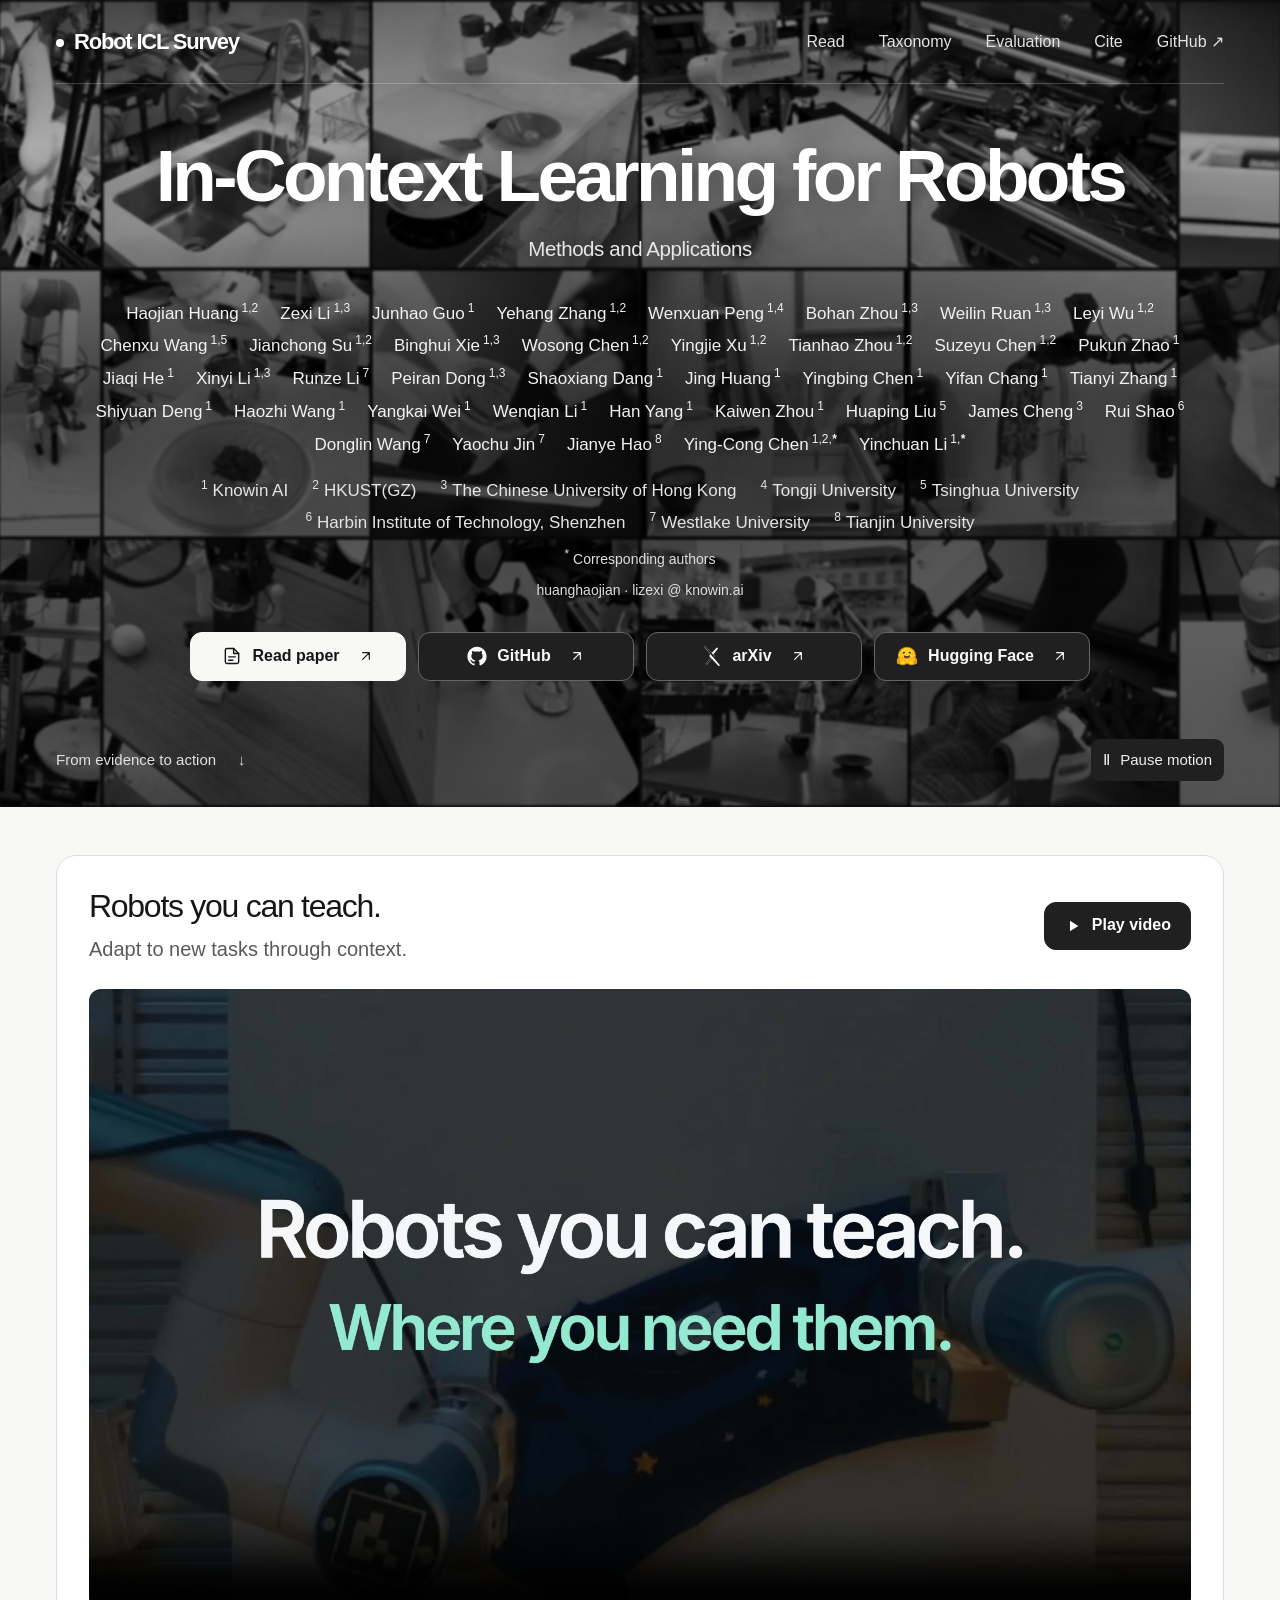
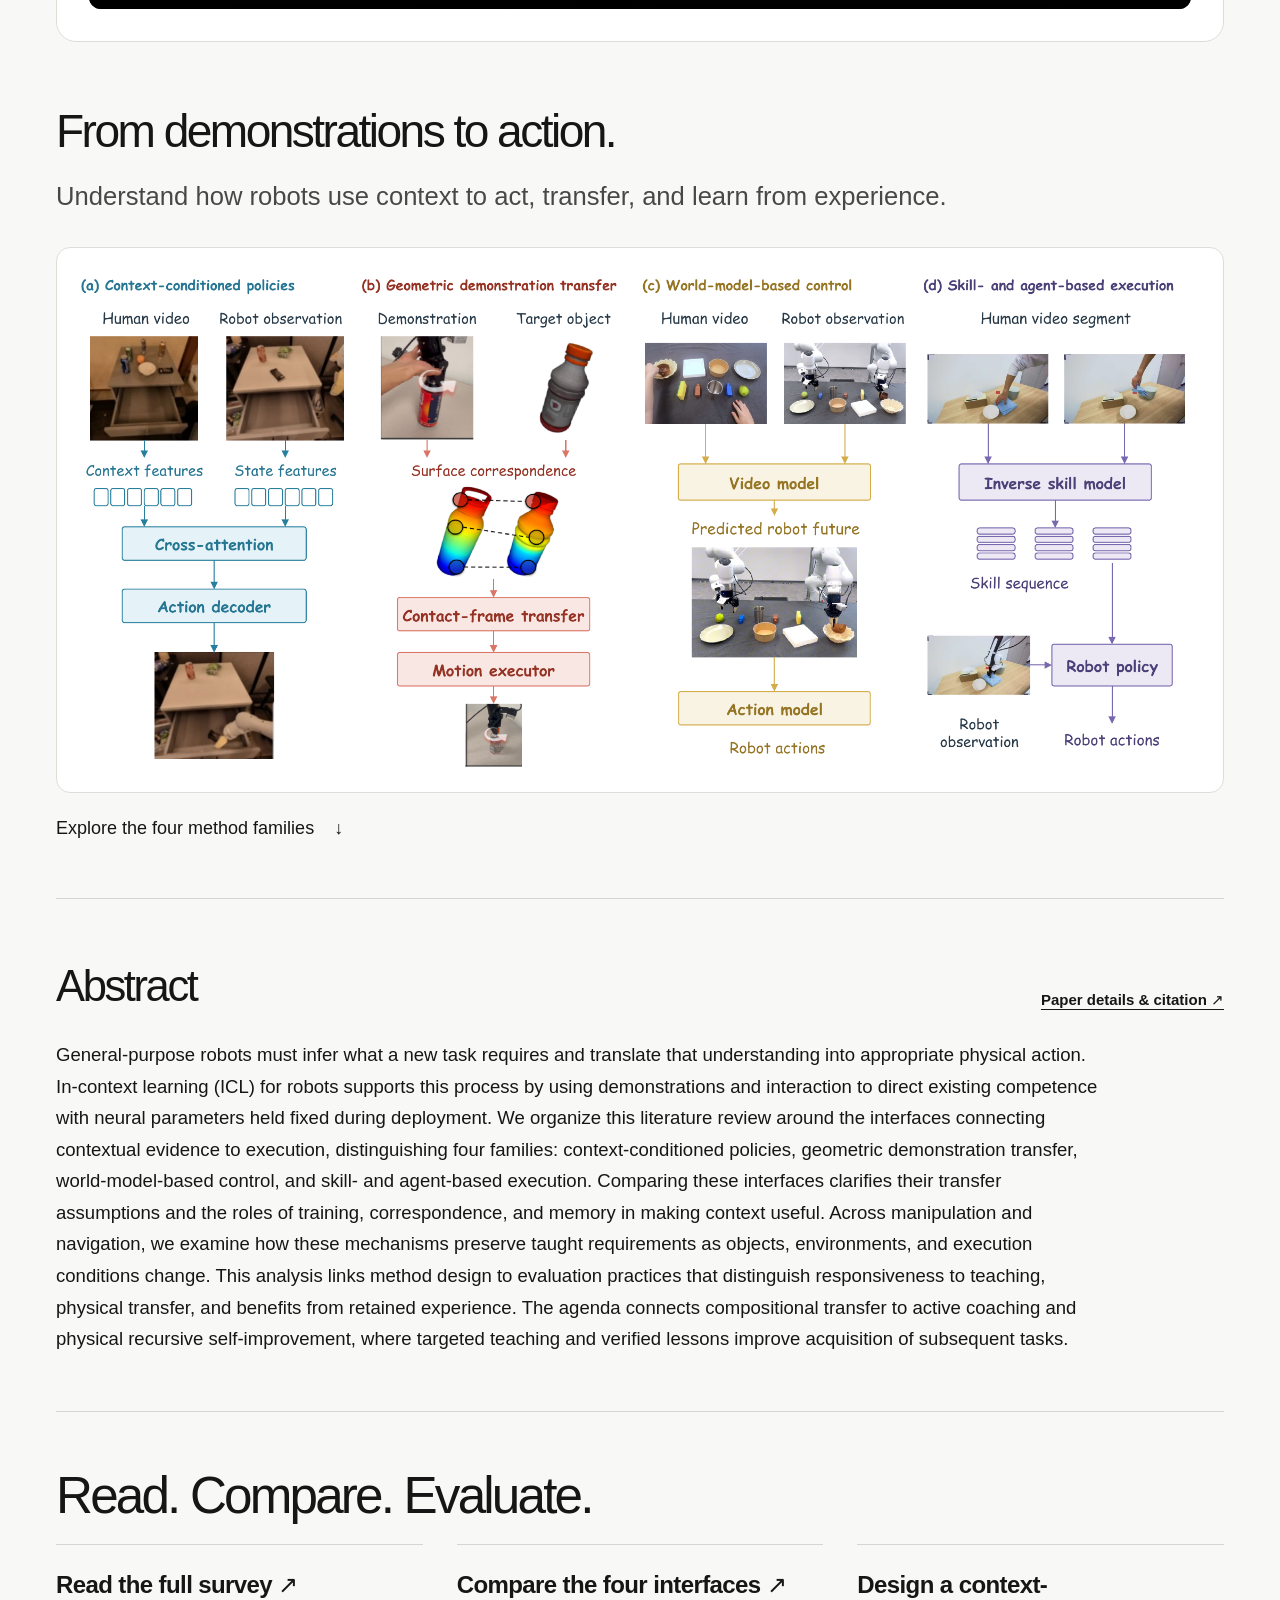
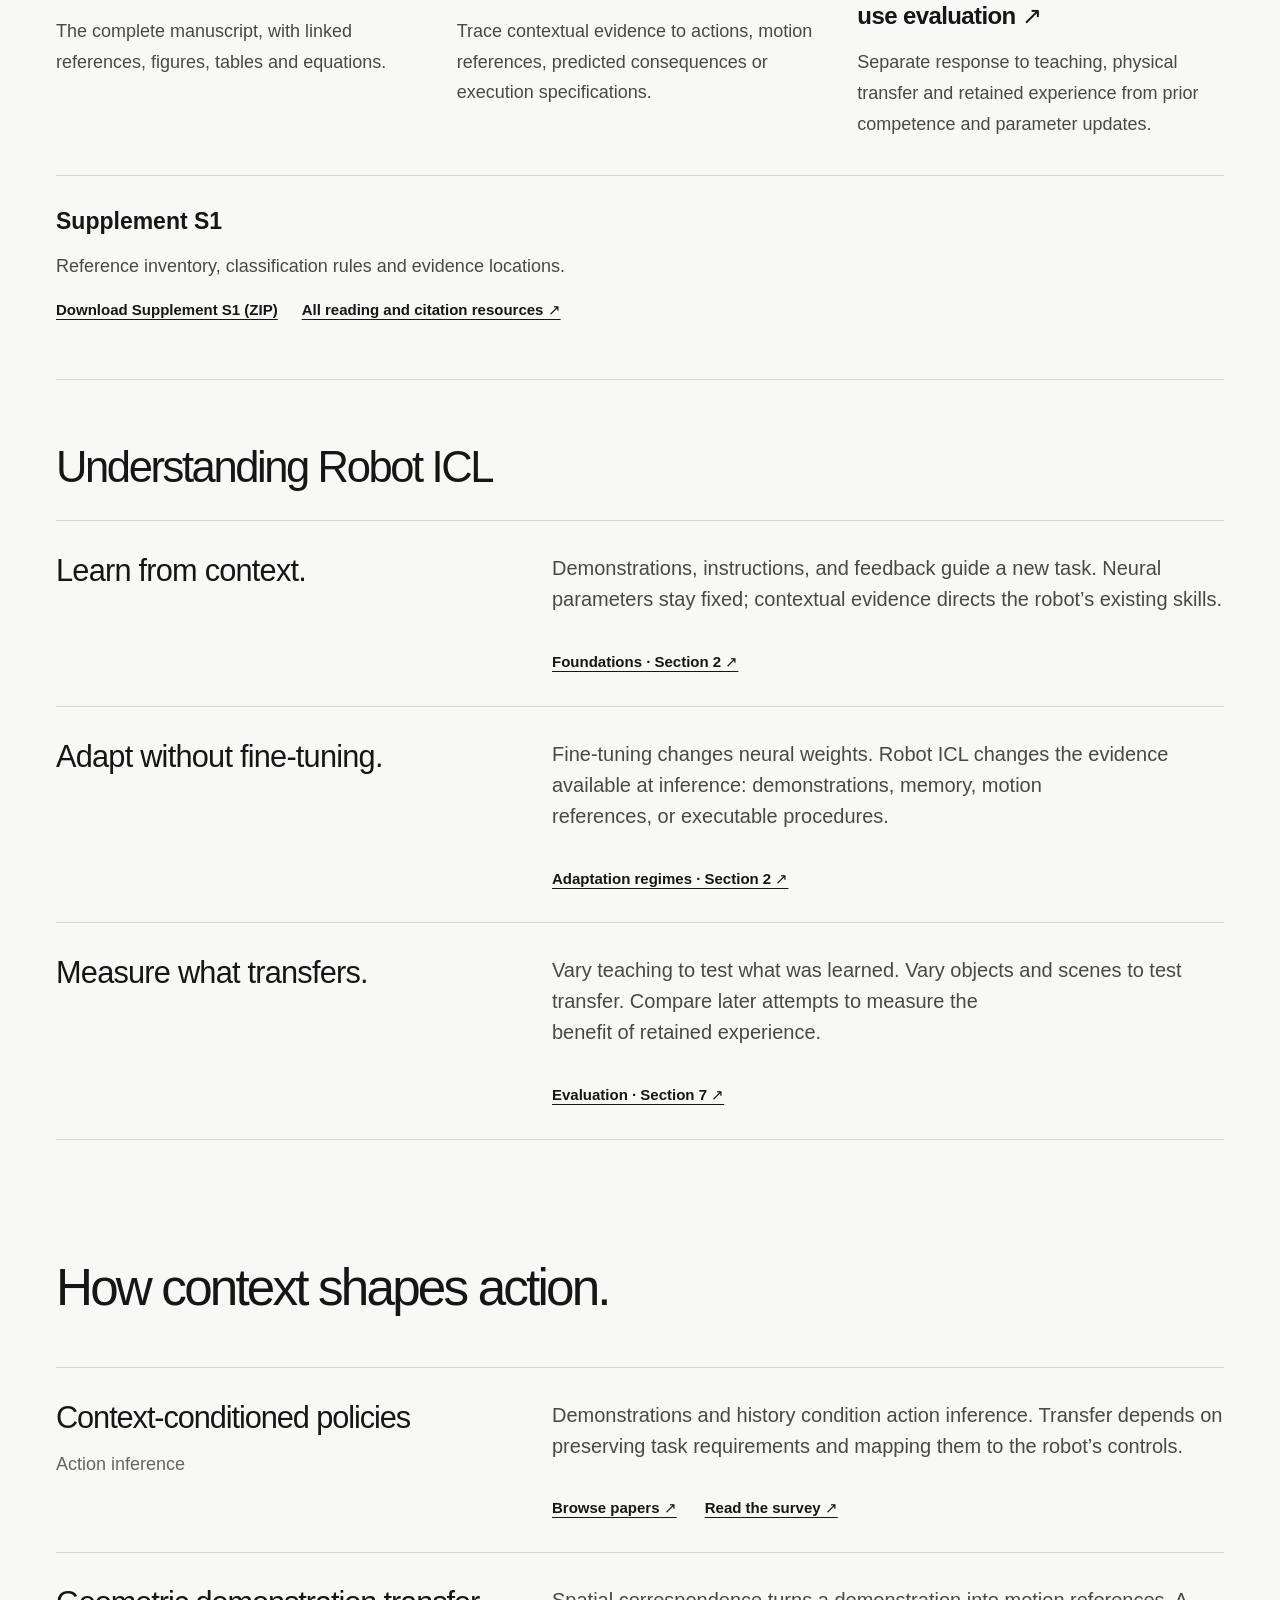
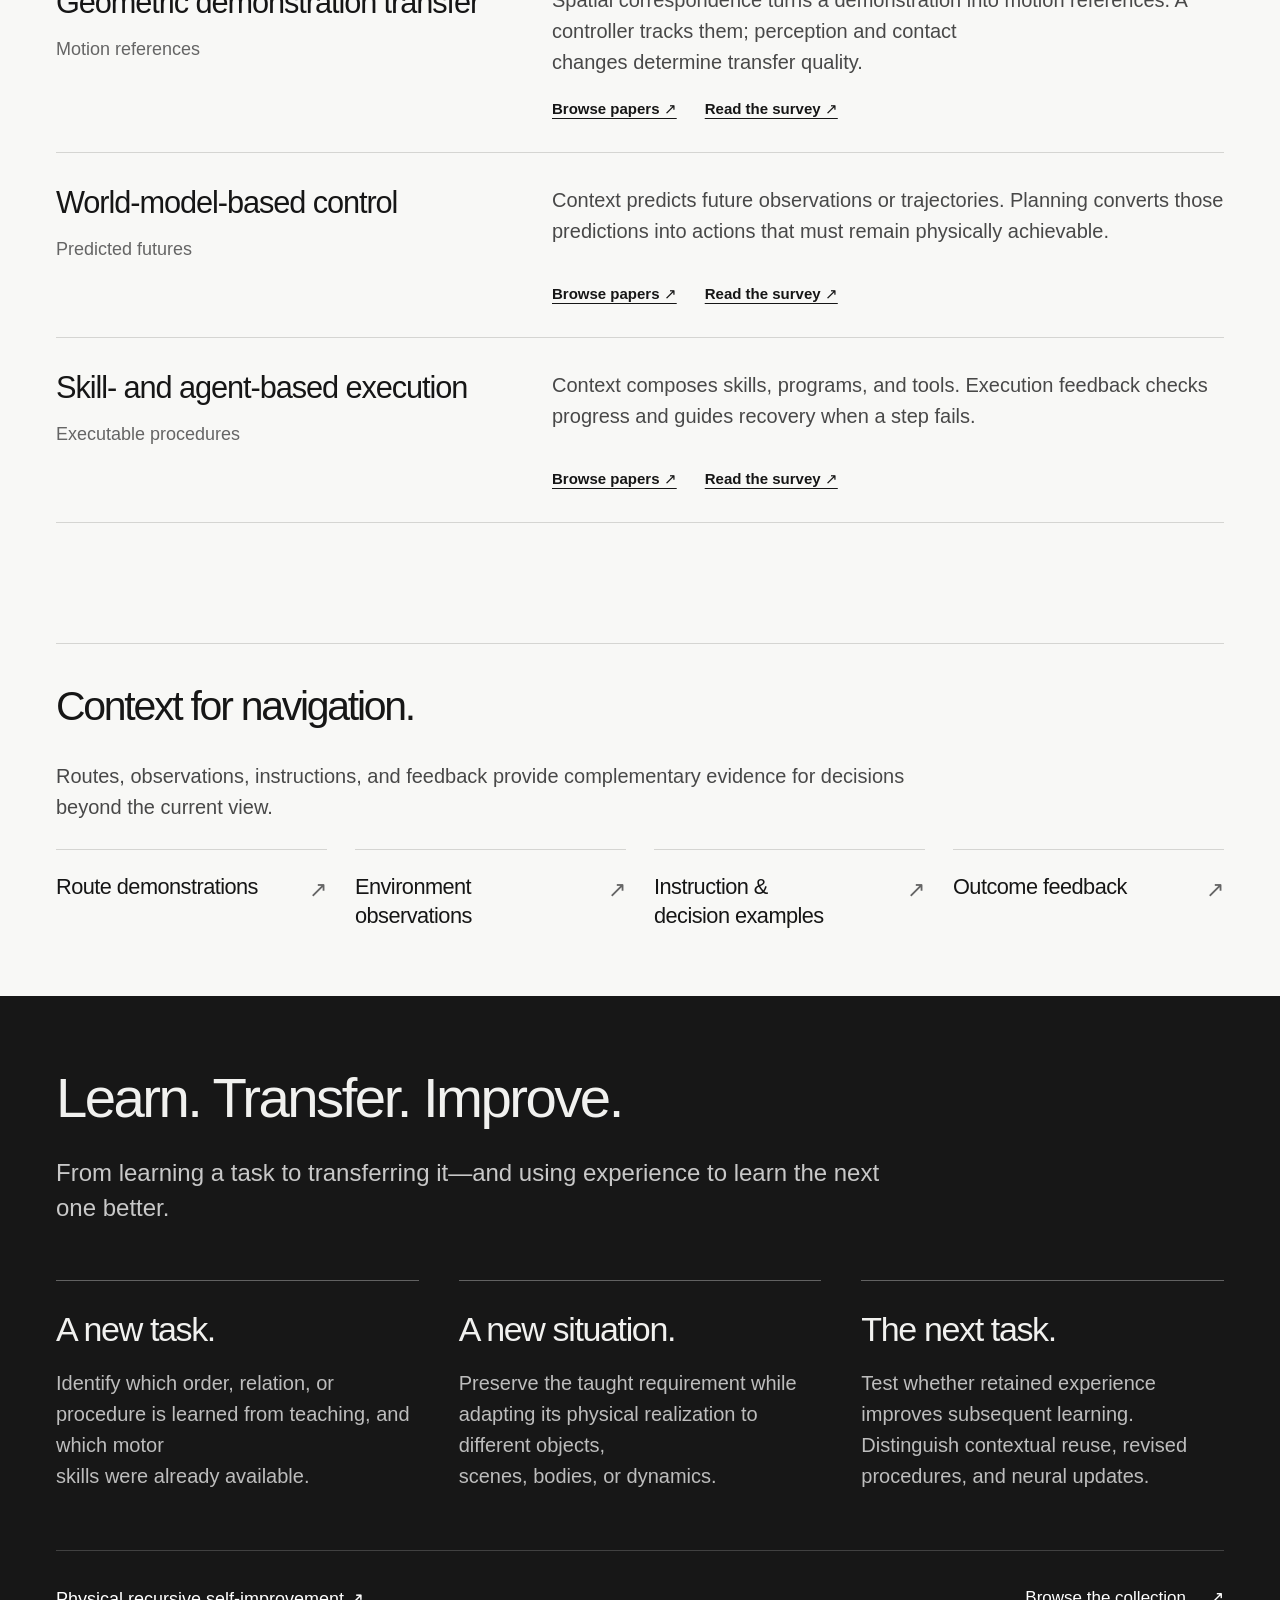
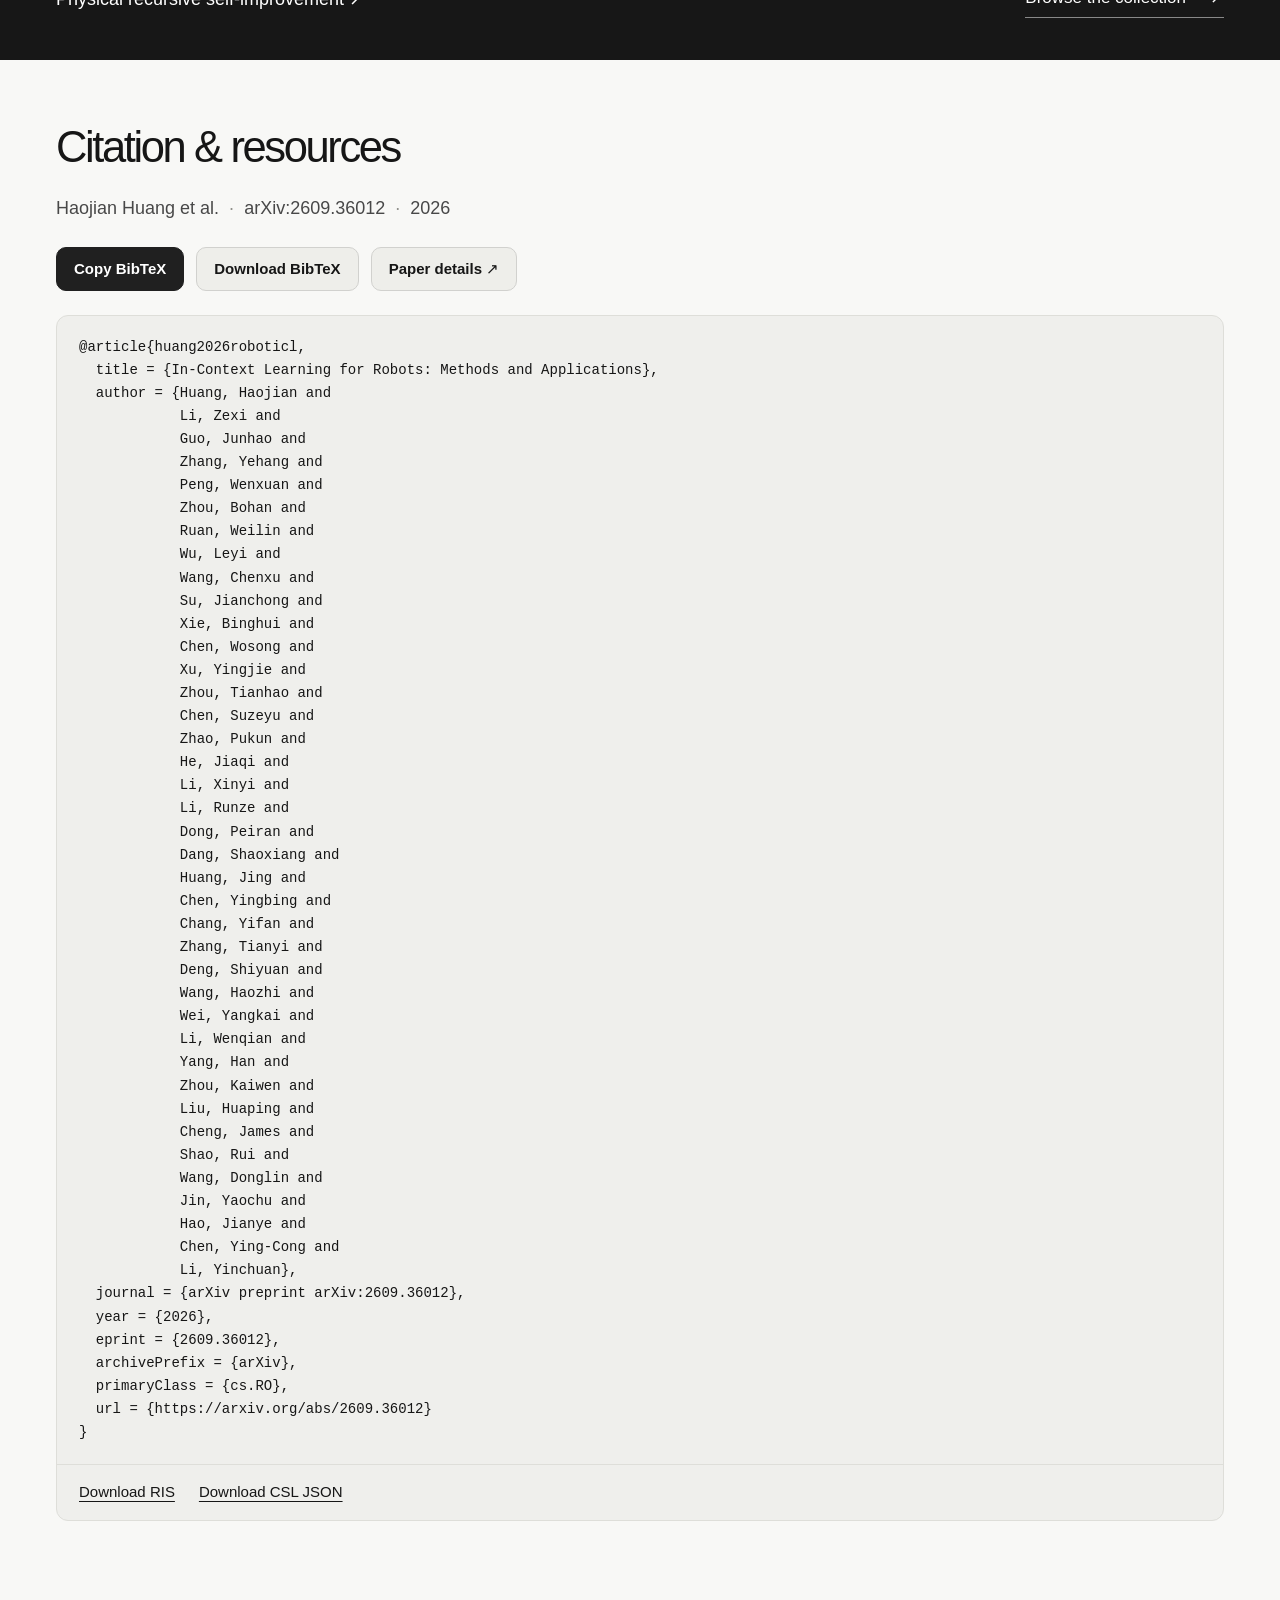
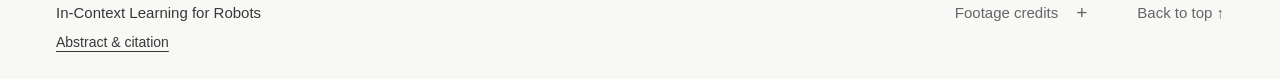
==== commit 75f8833c: "Publish full survey reader and research guides with streamlined presentation" ====
--- a/docs/index.html
+++ b/docs/index.html
@@ -427,7 +427,7 @@
 <header class="hero" id="top">
 <div class="hero-wall" aria-hidden="true"><video class="hero-video" id="hero-video" autoplay loop muted playsinline preload="auto" poster="assets/robot-wall-poster.jpg" tabindex="-1"><source src="assets/robot-wall.mp4" type="video/mp4"></video></div>
 <div class="hero-shade" aria-hidden="true"></div>
-<nav class="nav wrap" aria-label="Main navigation"><a class="brand" href="#top"><span class="brand-dot" aria-hidden="true"></span>Robot ICL</a><div class="nav-links"><a href="#overview">Overview</a><a href="#taxonomy">Taxonomy</a><a href="#citation">Cite</a><a href="https://github.com/JethroJames/awesome-robots-icl" target="_blank" rel="noopener">GitHub ↗</a></div></nav>
+<nav class="nav wrap" aria-label="Main navigation"><a class="brand" href="#top"><span class="brand-dot" aria-hidden="true"></span>Robot ICL Survey</a><div class="nav-links"><a href="read.html">Read</a><a href="taxonomy.html">Taxonomy</a><a href="evaluation.html">Evaluation</a><a href="paper.html#record-citation-title">Cite</a><a href="https://github.com/JethroJames/awesome-robots-icl" target="_blank" rel="noopener">GitHub ↗</a></div></nav>
 <div class="hero-main wrap">
 <h1>In-Context Learning for Robots<span class="visually-hidden">: Methods and Applications</span></h1>
 <p class="tagline">Methods and Applications</p>
@@ -469,13 +469,21 @@
 <div class="entry-heading"><h2 id="overview-title">From demonstrations to action.</h2><p class="entry-lead">Understand how robots use context to act, transfer, and learn from experience.</p></div>
 <figure class="method-overview">
 <div class="overview-scroll" tabindex="0" role="region" aria-label="Four method families; scroll horizontally on narrow screens"><a href="assets/robot-icl-taxonomy.png" target="_blank" rel="noopener" aria-label="Open the four-family comparison at full resolution"><img src="assets/robot-icl-taxonomy.png" width="2100" height="933" loading="lazy" decoding="async" alt="Four pathways from context to control: context-conditioned policies infer actions; geometric demonstration transfer aligns motion references; world-model-based control predicts robot futures; skill- and agent-based execution composes executable skills."></a></div>
-<figcaption><a class="overview-link" href="#taxonomy">Explore the four method families <span aria-hidden="true">↓</span></a><span class="overview-scroll-hint" aria-hidden="true">Swipe to compare →</span></figcaption>
+<figcaption><a class="overview-link" href="#taxonomy">Explore the four method families <span aria-hidden="true">↓</span></a></figcaption>
 </figure>
 </section>
 <section class="paper-summary wrap" id="abstract" aria-labelledby="abstract-title">
 <div class="section-heading"><div><h2 id="abstract-title">Abstract</h2></div><a class="text-link" href="paper.html">Paper details &amp; citation ↗</a></div>
-<p class="publication-line">arXiv:2609.36012</p>
-<p class="abstract-text">General-purpose robots must infer what a new task requires and translate that understanding into appropriate physical action. In-context learning (ICL) for robots supports this process by using demonstrations and interaction to direct existing competence with neural parameters held fixed during deployment. We organize this literature review around the interfaces connecting contextual evidence to execution, distinguishing four families: context-conditioned policies, geometric demonstration transfer, world-model-based control, and skill- and agent-based execution. Comparing these interfaces clarifies their transfer assumptions and the roles of training, correspondence, and memory in making context useful. Across manipulation and navigation, we examine how these mechanisms preserve taught requirements as objects, environments, and execution conditions change. This analysis links method design to evaluation practices that distinguish responsiveness to teaching, physical transfer, and benefits from retained experience. The agenda connects compositional transfer to active coaching and physical recursive self-improvement, where targeted teaching and verified lessons improve <span class="prose-tail">acquisition of subsequent tasks.</span></p>
+<p class="abstract-text">General-purpose robots must infer what a new task requires and translate that understanding into appropriate physical action. In-context learning (ICL) for robots supports this process by using demonstrations and interaction to direct existing competence with neural parameters held fixed during deployment. We organize this literature review around the interfaces connecting contextual evidence to execution, distinguishing four families: context-conditioned policies, geometric demonstration transfer, world-model-based control, and skill- and agent-based execution. Comparing these interfaces clarifies their transfer assumptions and the roles of training, correspondence, and memory in making context useful. Across manipulation and navigation, we examine how these mechanisms preserve taught requirements as objects, environments, and execution conditions change. This analysis links method design to evaluation practices that distinguish responsiveness to teaching, physical transfer, and benefits from retained experience. The agenda connects compositional transfer to active coaching and physical recursive self-improvement, where targeted teaching and verified lessons improve acquisition of subsequent tasks.</p>
+</section>
+<section class="research-paths wrap" aria-labelledby="research-paths-title">
+<div class="section-heading"><h2 id="research-paths-title">Read. Compare. Evaluate.</h2></div>
+<div class="research-path-list">
+<article class="research-path"><h3><a href="read.html">Read the full survey <span aria-hidden="true">↗</span></a></h3><p>The complete manuscript, with linked references, figures, tables and equations.</p></article>
+<article class="research-path"><h3><a href="taxonomy.html">Compare the four interfaces <span aria-hidden="true">↗</span></a></h3><p>Trace contextual evidence to actions, motion references, predicted consequences or execution specifications.</p></article>
+<article class="research-path"><h3><a href="evaluation.html">Design a context-use evaluation <span aria-hidden="true">↗</span></a></h3><p>Separate response to teaching, physical transfer and retained experience from prior competence and parameter updates.</p></article>
+</div>
+<div class="supplement-entry"><h3>Supplement S1</h3><p>Reference inventory, classification rules and evidence locations.</p><a class="text-link" href="assets/supplement-s1.zip" download>Download Supplement S1 (ZIP)</a><a class="text-link" href="paper.html#record-resources">All reading and citation resources ↗</a></div>
 </section>
 <section class="reader-guide wrap" id="guide" aria-labelledby="guide-title">
 <div class="section-heading"><div><h2 id="guide-title">Understanding Robot ICL</h2></div></div>
--- a/docs/assets/discovery.css
+++ b/docs/assets/discovery.css
@@ -80,6 +80,25 @@
 
 @media(max-width:359px){.abstract-text,.guide-row p,.method-detail p,.section-intro{font-size:16px}}
 .prose-tail{display:inline-block;max-width:100%;white-space:normal;text-wrap:balance}
+
+/* Research reading routes; paper dates describe the manuscript, not website edits. */
+.research-paths{padding-top:56px;padding-bottom:56px;border-top:1px solid #d5d5d2}
+.research-paths .section-heading{margin-bottom:20px}
+.research-version{font-size:15px;line-height:1.65;color:#656565;margin:0 0 28px}
+.research-version a{text-decoration:underline;text-underline-offset:3px}
+.research-path-list{display:grid;grid-template-columns:repeat(3,minmax(0,1fr));gap:34px}
+.research-path{border-top:1px solid #d5d5d2;padding-top:24px;min-width:0}
+.research-path h3{font-size:24px;line-height:1.3;font-weight:550;margin:0 0 16px;letter-spacing:-.025em}
+.research-path h3 a:hover{text-decoration:underline;text-underline-offset:5px}
+.research-path p,.supplement-entry p{font-size:17px;line-height:1.65;color:#484848;margin:0;max-width:780px}
+.supplement-entry{margin-top:36px;padding-top:28px;border-top:1px solid #d5d5d2}
+.supplement-entry h3{font-size:23px;margin:0 0 12px;font-weight:550}
+.supplement-entry .text-link{display:inline-block;margin:18px 24px 0 0}
+.record-contributions{margin-top:30px;padding-top:25px;border-top:1px solid #d5d5d2}
+.record-contributions p{line-height:1.65;margin:12px 0}
+.record-nav{flex-wrap:wrap;justify-content:flex-start;gap:12px 25px}
+.record-nav>a:first-child{font-weight:650;margin-right:auto}
+@media(max-width:800px){.research-path-list{grid-template-columns:1fr;gap:28px}.research-paths{padding-top:42px;padding-bottom:40px}.research-path h3{font-size:24px}.nav{flex-wrap:wrap;justify-content:center;padding-top:16px;padding-bottom:16px}.nav-links{flex-wrap:wrap;justify-content:center;gap:12px 20px}.nav .brand{font-size:18px}.record-nav>a:first-child{flex-basis:100%;margin-bottom:4px}}
 @media(max-width:1000px){.questions{grid-template-columns:1fr;gap:28px}}
 
 /* Shared editorial grid: one alignment for concepts, explanations, and links. */
@@ -133,3 +152,9 @@
 .citation-format-links{display:flex;flex-wrap:wrap;gap:24px;padding:16px 22px;border-top:1px solid #deded9;font-size:15px}
 .citation-format-links a{text-decoration:underline;text-underline-offset:4px}
 @media(max-width:600px){.citation-section h2{font-size:clamp(28px,7.5vw,38px)}.citation-reference{gap:6px}.citation-section .citation-actions{display:grid;grid-template-columns:1fr;gap:10px}.citation-section .citation-button{width:100%}.citation-details .bibtex{padding:18px;font-size:13px}.citation-format-links{padding:16px 18px}}
+
+/* Incremental refinement: keep the original homepage and paper-record layout. */
+.research-path p,.supplement-entry p{font-size:18px;line-height:1.7}
+.record-abstract-text{font-size:18px;line-height:1.7}
+.record-authors{line-height:1.75}
+@media(max-width:700px){.research-path p,.supplement-entry p,.record-abstract-text{font-size:17px}}
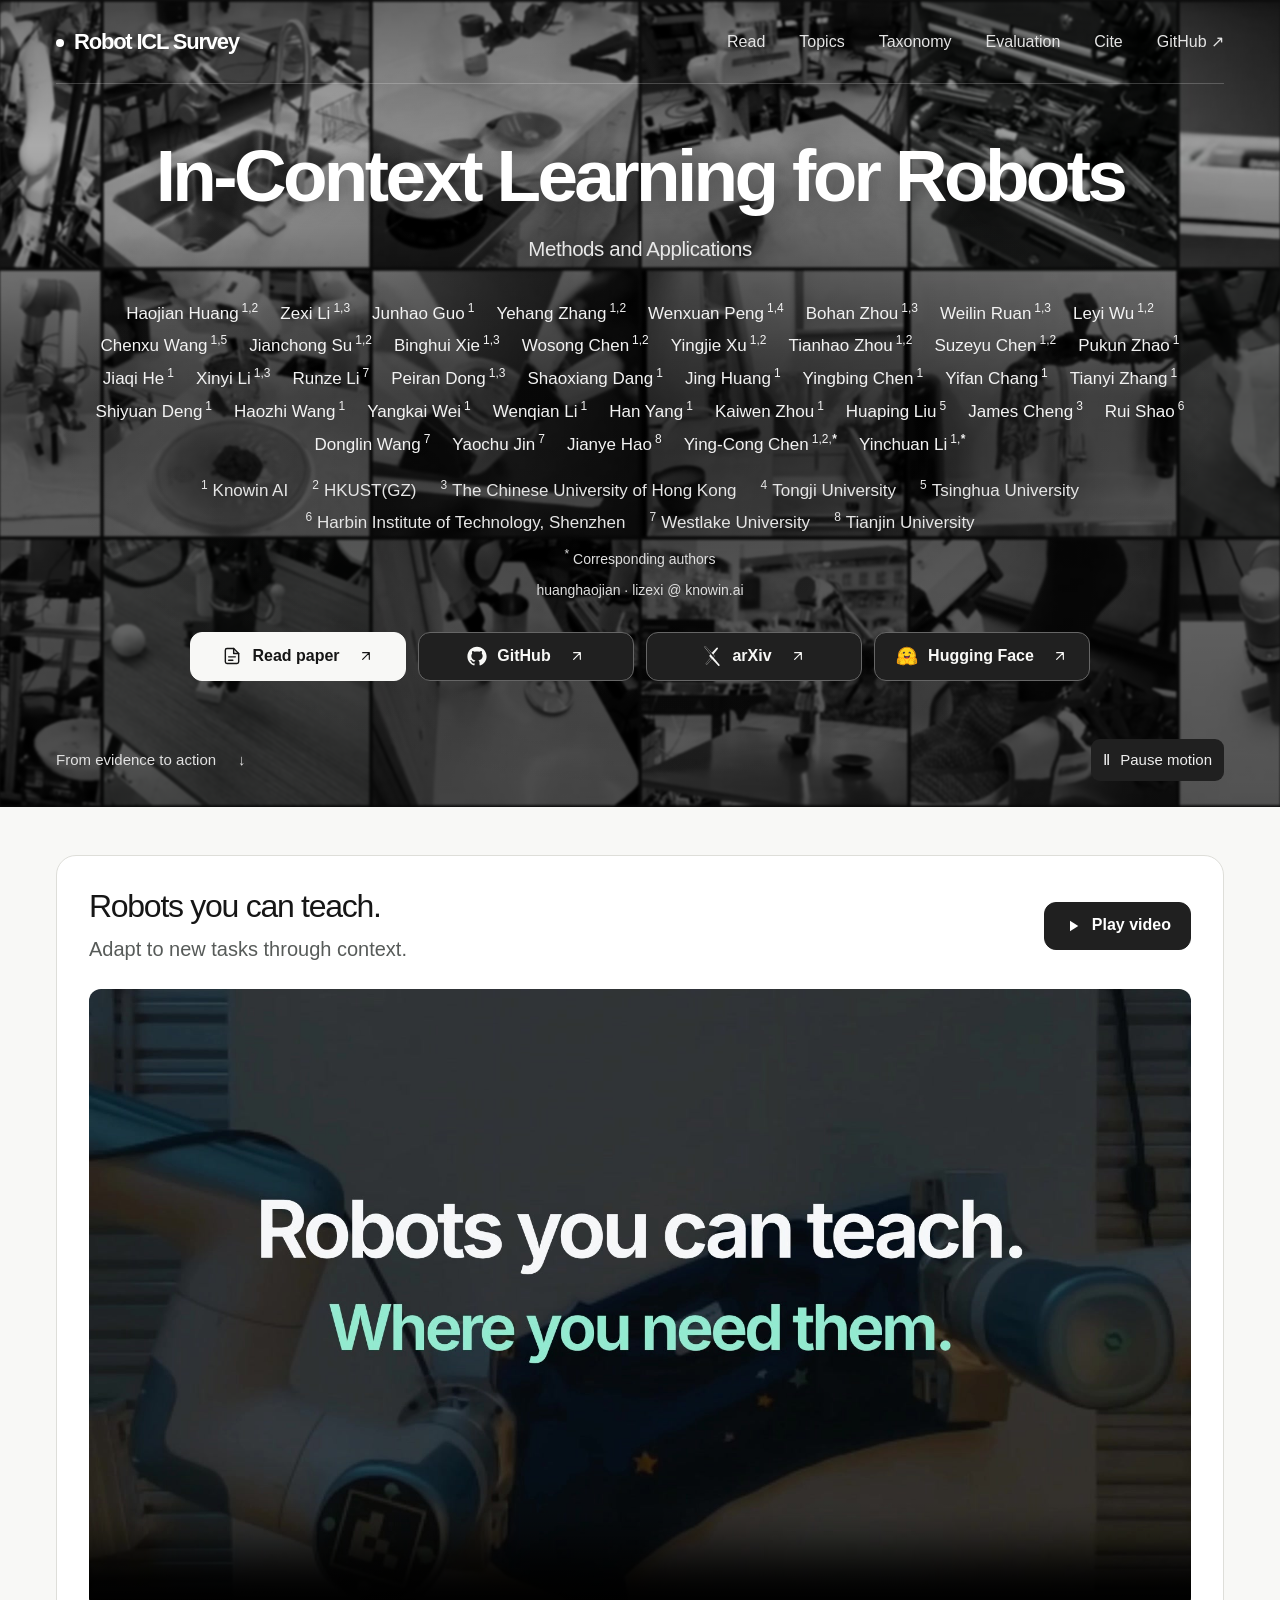
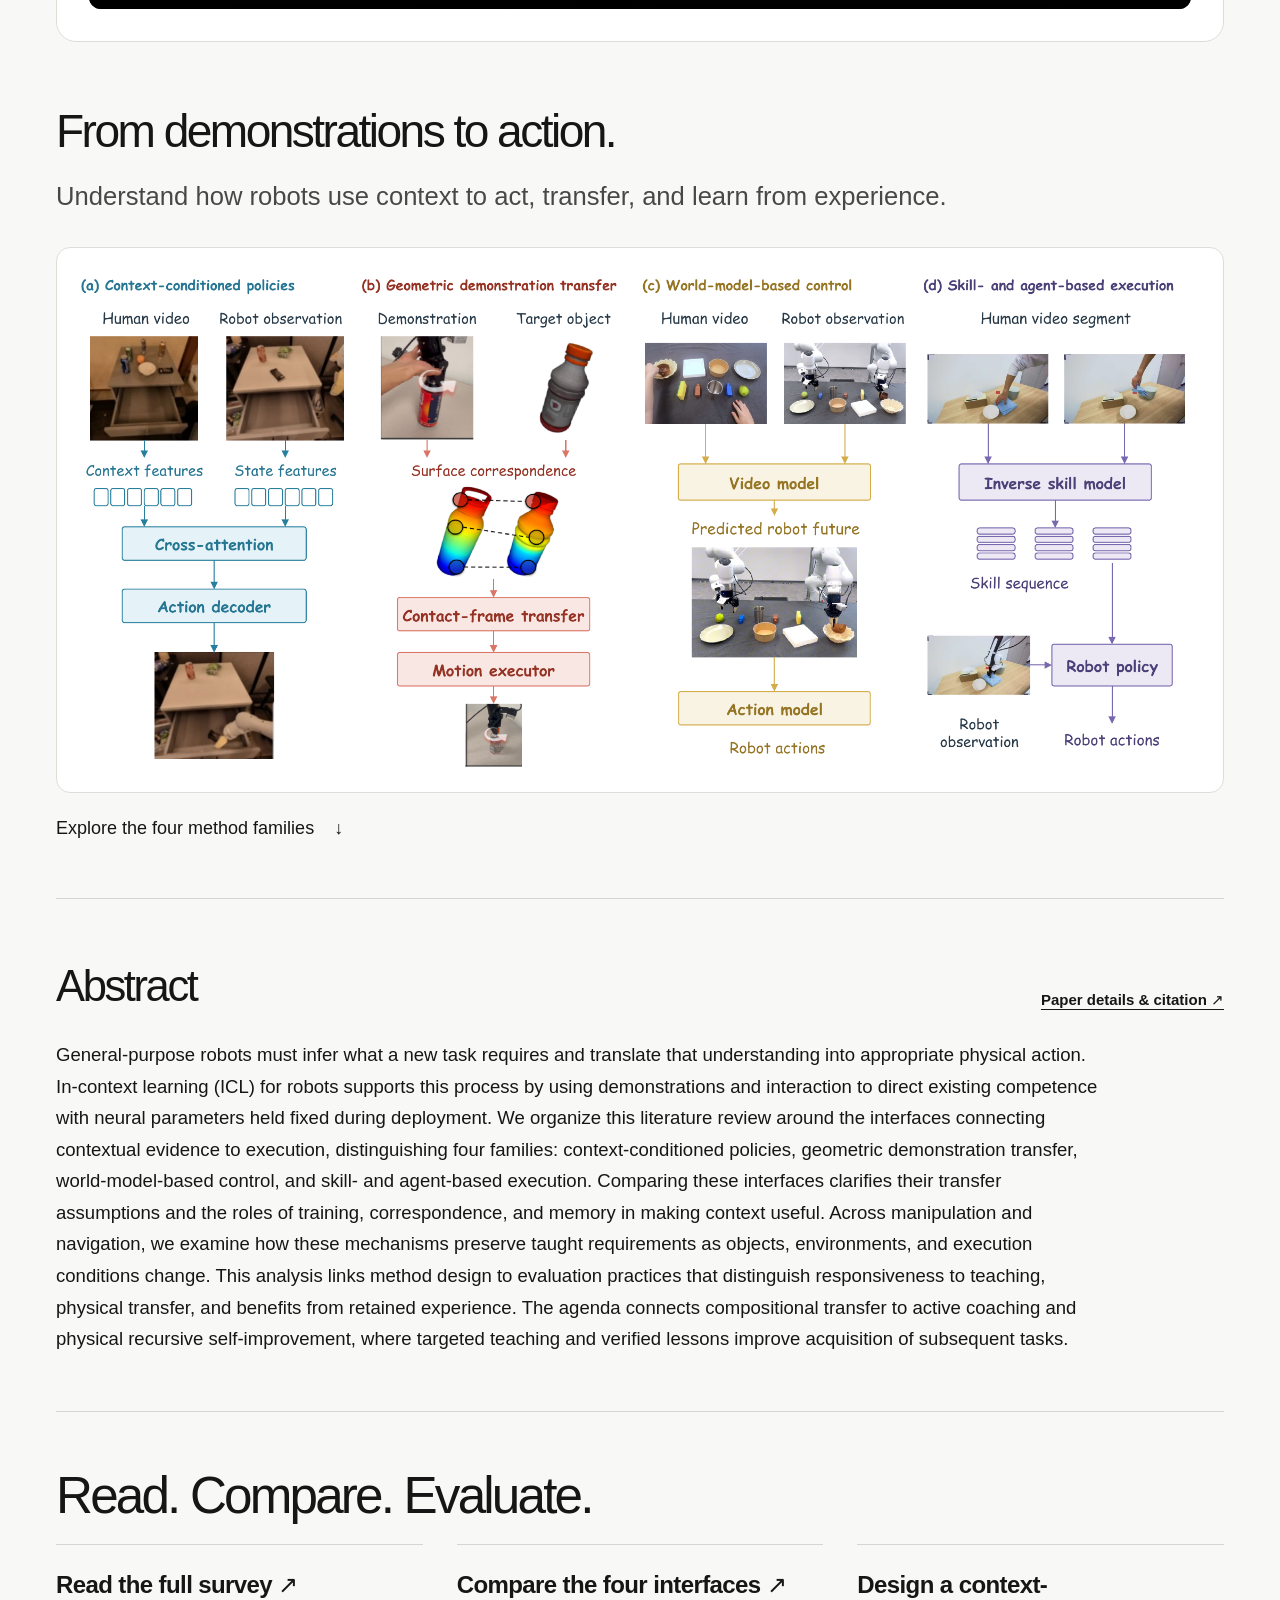
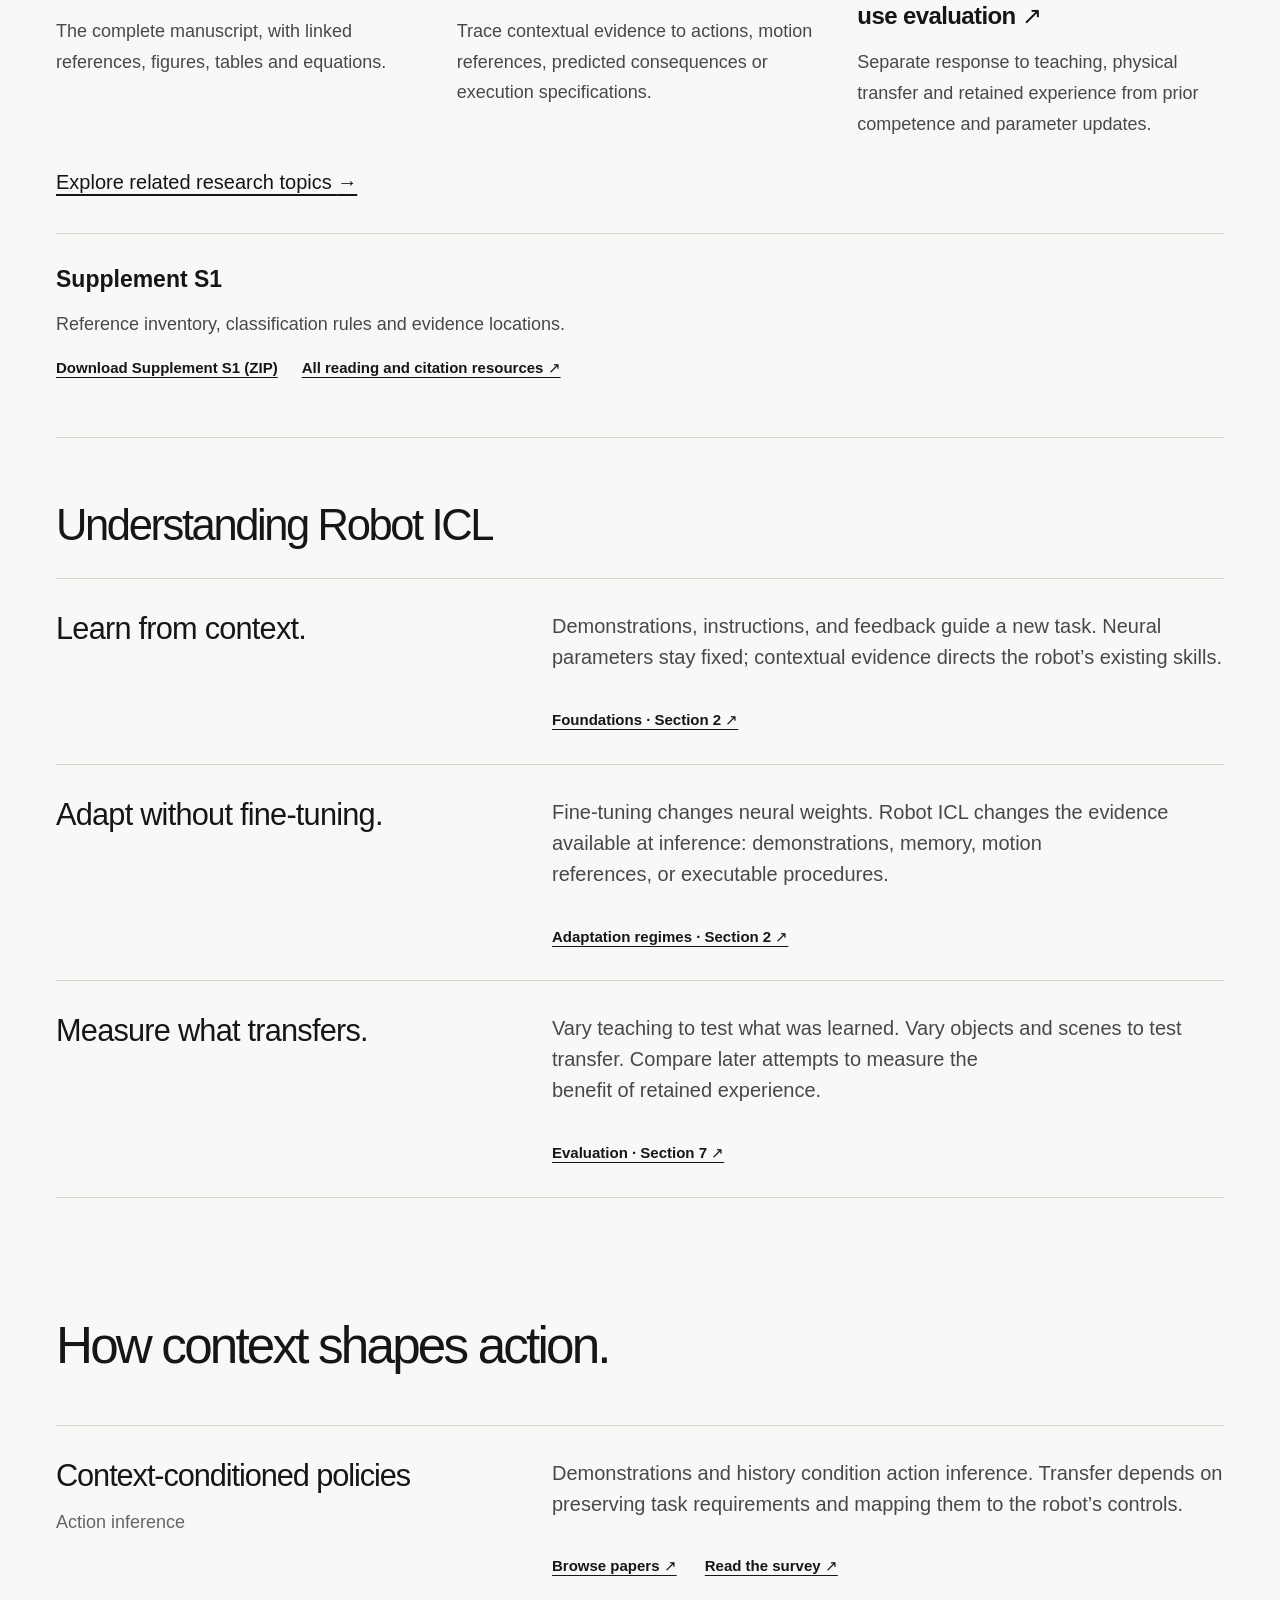
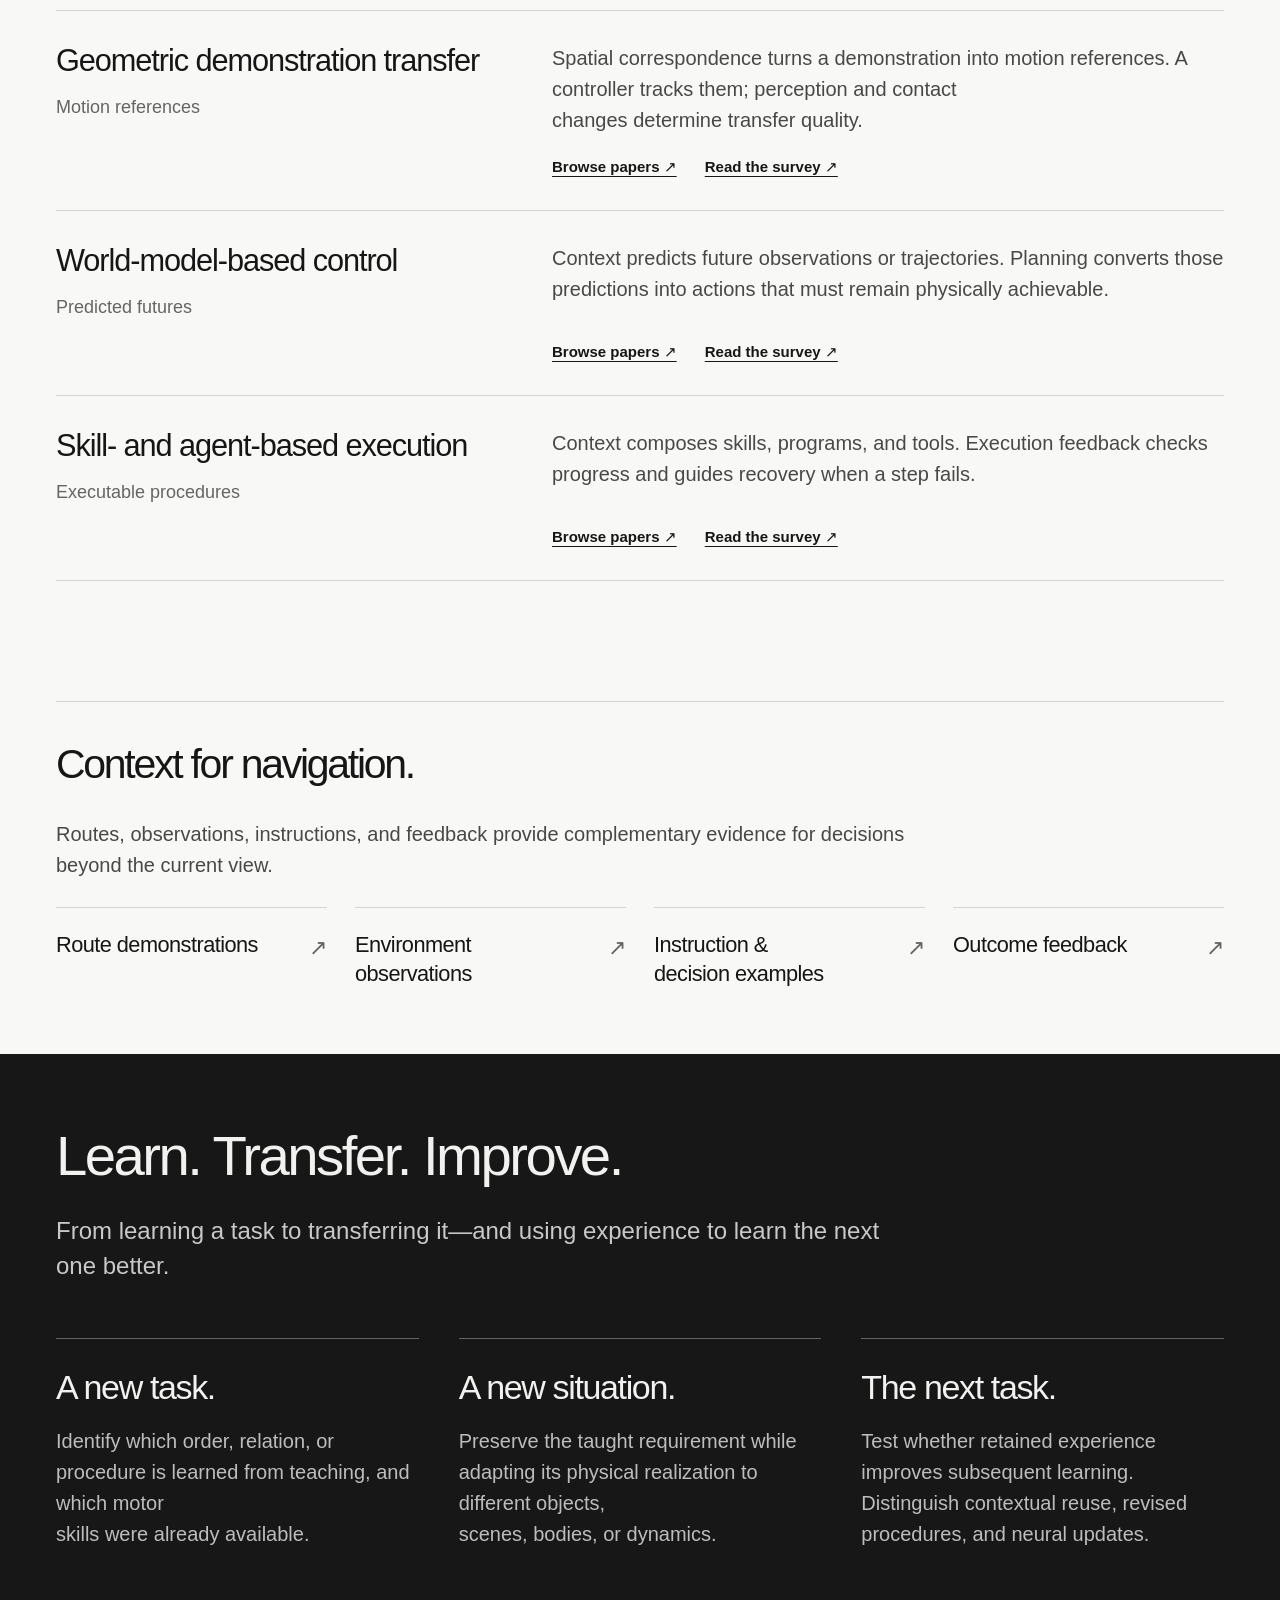
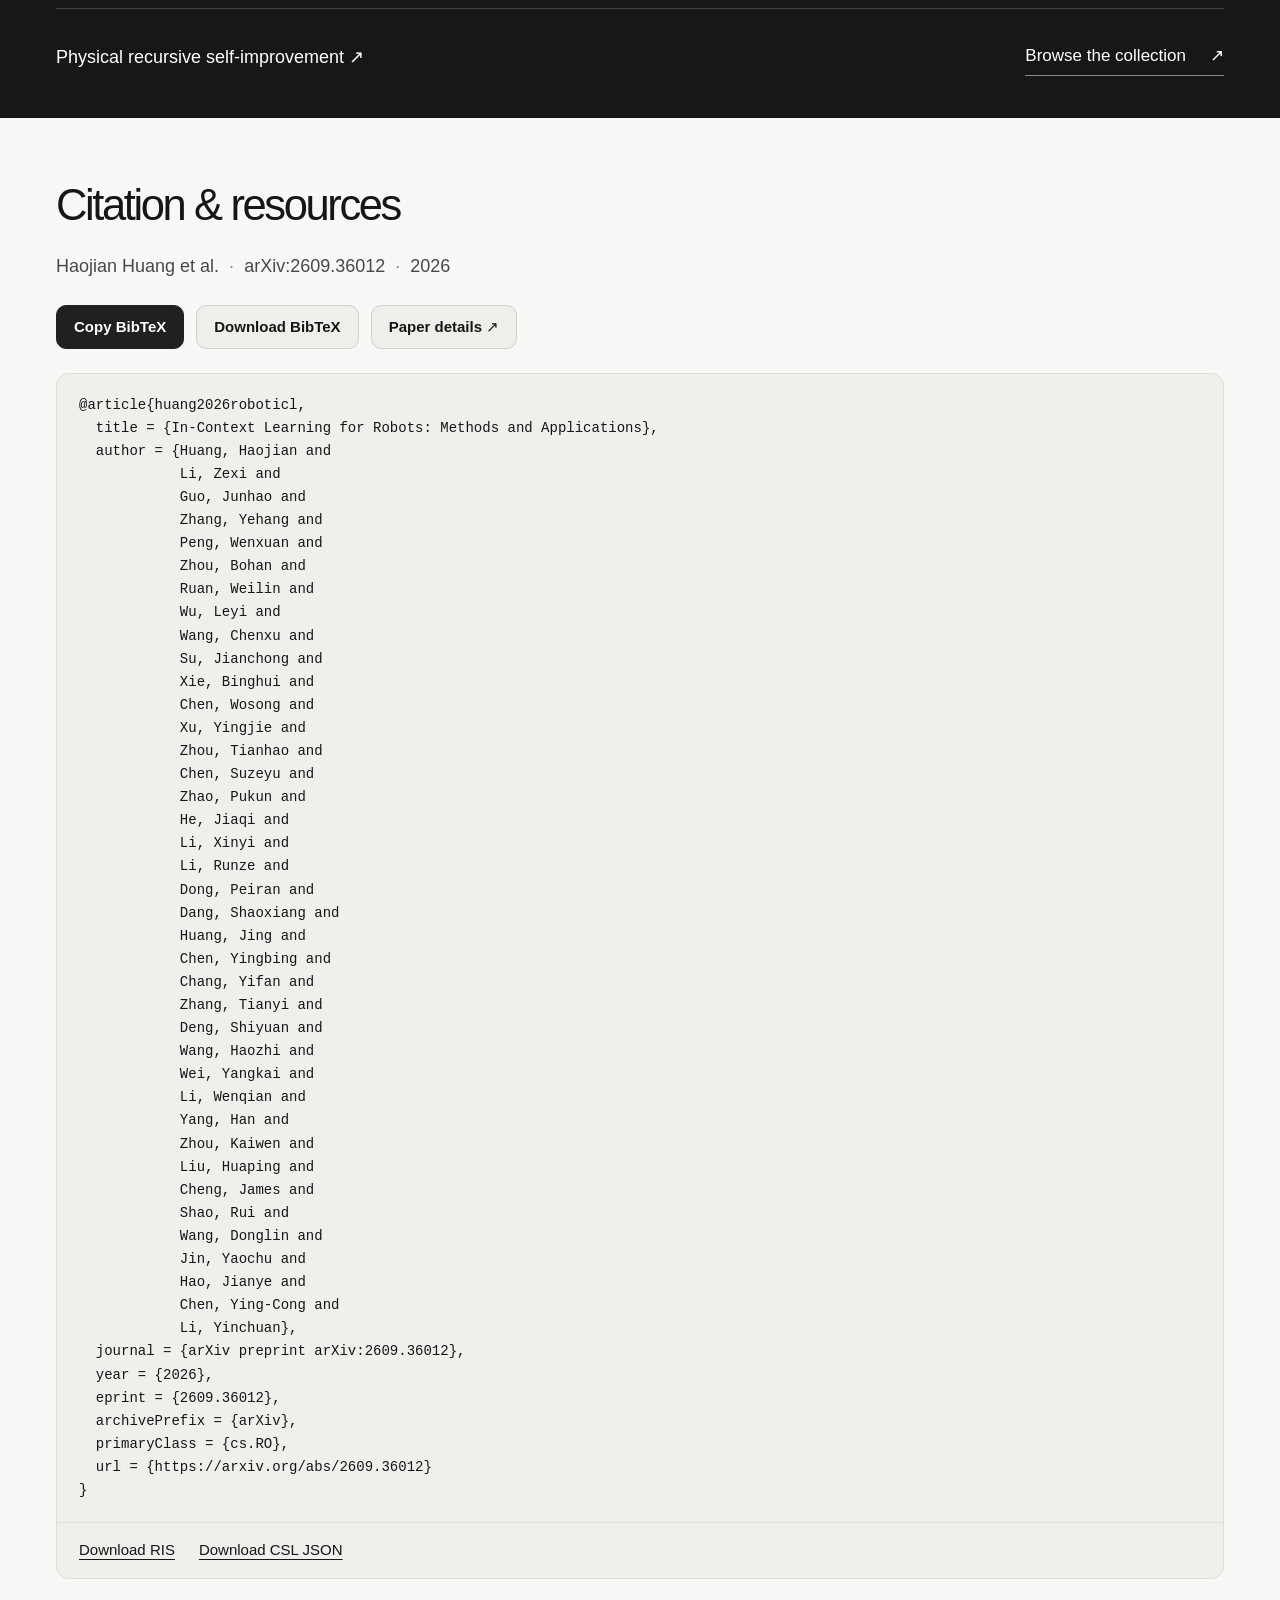
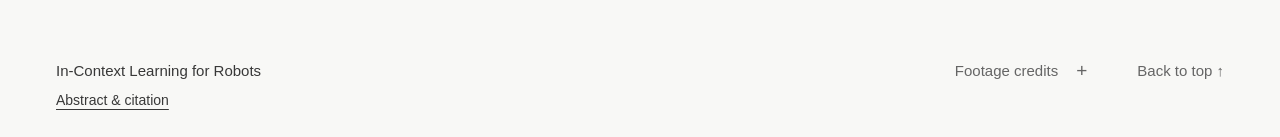
==== commit 33b1ee0b: "Connect related robotics research topics to survey evidence" ====
--- a/docs/index.html
+++ b/docs/index.html
@@ -427,7 +427,7 @@
 <header class="hero" id="top">
 <div class="hero-wall" aria-hidden="true"><video class="hero-video" id="hero-video" autoplay loop muted playsinline preload="auto" poster="assets/robot-wall-poster.jpg" tabindex="-1"><source src="assets/robot-wall.mp4" type="video/mp4"></video></div>
 <div class="hero-shade" aria-hidden="true"></div>
-<nav class="nav wrap" aria-label="Main navigation"><a class="brand" href="#top"><span class="brand-dot" aria-hidden="true"></span>Robot ICL Survey</a><div class="nav-links"><a href="read.html">Read</a><a href="taxonomy.html">Taxonomy</a><a href="evaluation.html">Evaluation</a><a href="paper.html#record-citation-title">Cite</a><a href="https://github.com/JethroJames/awesome-robots-icl" target="_blank" rel="noopener">GitHub ↗</a></div></nav>
+<nav class="nav wrap" aria-label="Main navigation"><a class="brand" href="#top"><span class="brand-dot" aria-hidden="true"></span>Robot ICL Survey</a><div class="nav-links"><a href="read.html">Read</a><a href="topics.html">Topics</a><a href="taxonomy.html">Taxonomy</a><a href="evaluation.html">Evaluation</a><a href="paper.html#record-citation-title">Cite</a><a href="https://github.com/JethroJames/awesome-robots-icl" target="_blank" rel="noopener">GitHub ↗</a></div></nav>
 <div class="hero-main wrap">
 <h1>In-Context Learning for Robots<span class="visually-hidden">: Methods and Applications</span></h1>
 <p class="tagline">Methods and Applications</p>
@@ -483,6 +483,7 @@
 <article class="research-path"><h3><a href="taxonomy.html">Compare the four interfaces <span aria-hidden="true">↗</span></a></h3><p>Trace contextual evidence to actions, motion references, predicted consequences or execution specifications.</p></article>
 <article class="research-path"><h3><a href="evaluation.html">Design a context-use evaluation <span aria-hidden="true">↗</span></a></h3><p>Separate response to teaching, physical transfer and retained experience from prior competence and parameter updates.</p></article>
 </div>
+<p class="topic-directory-link"><a href="topics.html">Explore related research topics <span aria-hidden="true">→</span></a></p>
 <div class="supplement-entry"><h3>Supplement S1</h3><p>Reference inventory, classification rules and evidence locations.</p><a class="text-link" href="assets/supplement-s1.zip" download>Download Supplement S1 (ZIP)</a><a class="text-link" href="paper.html#record-resources">All reading and citation resources ↗</a></div>
 </section>
 <section class="reader-guide wrap" id="guide" aria-labelledby="guide-title">
--- a/docs/assets/discovery.css
+++ b/docs/assets/discovery.css
@@ -158,3 +158,6 @@
 .record-abstract-text{font-size:18px;line-height:1.7}
 .record-authors{line-height:1.75}
 @media(max-width:700px){.research-path p,.supplement-entry p,.record-abstract-text{font-size:17px}}
+
+.topic-directory-link{font-size:20px;line-height:1.5;margin:28px 0 0}
+.topic-directory-link a{text-decoration:underline;text-underline-offset:5px}
